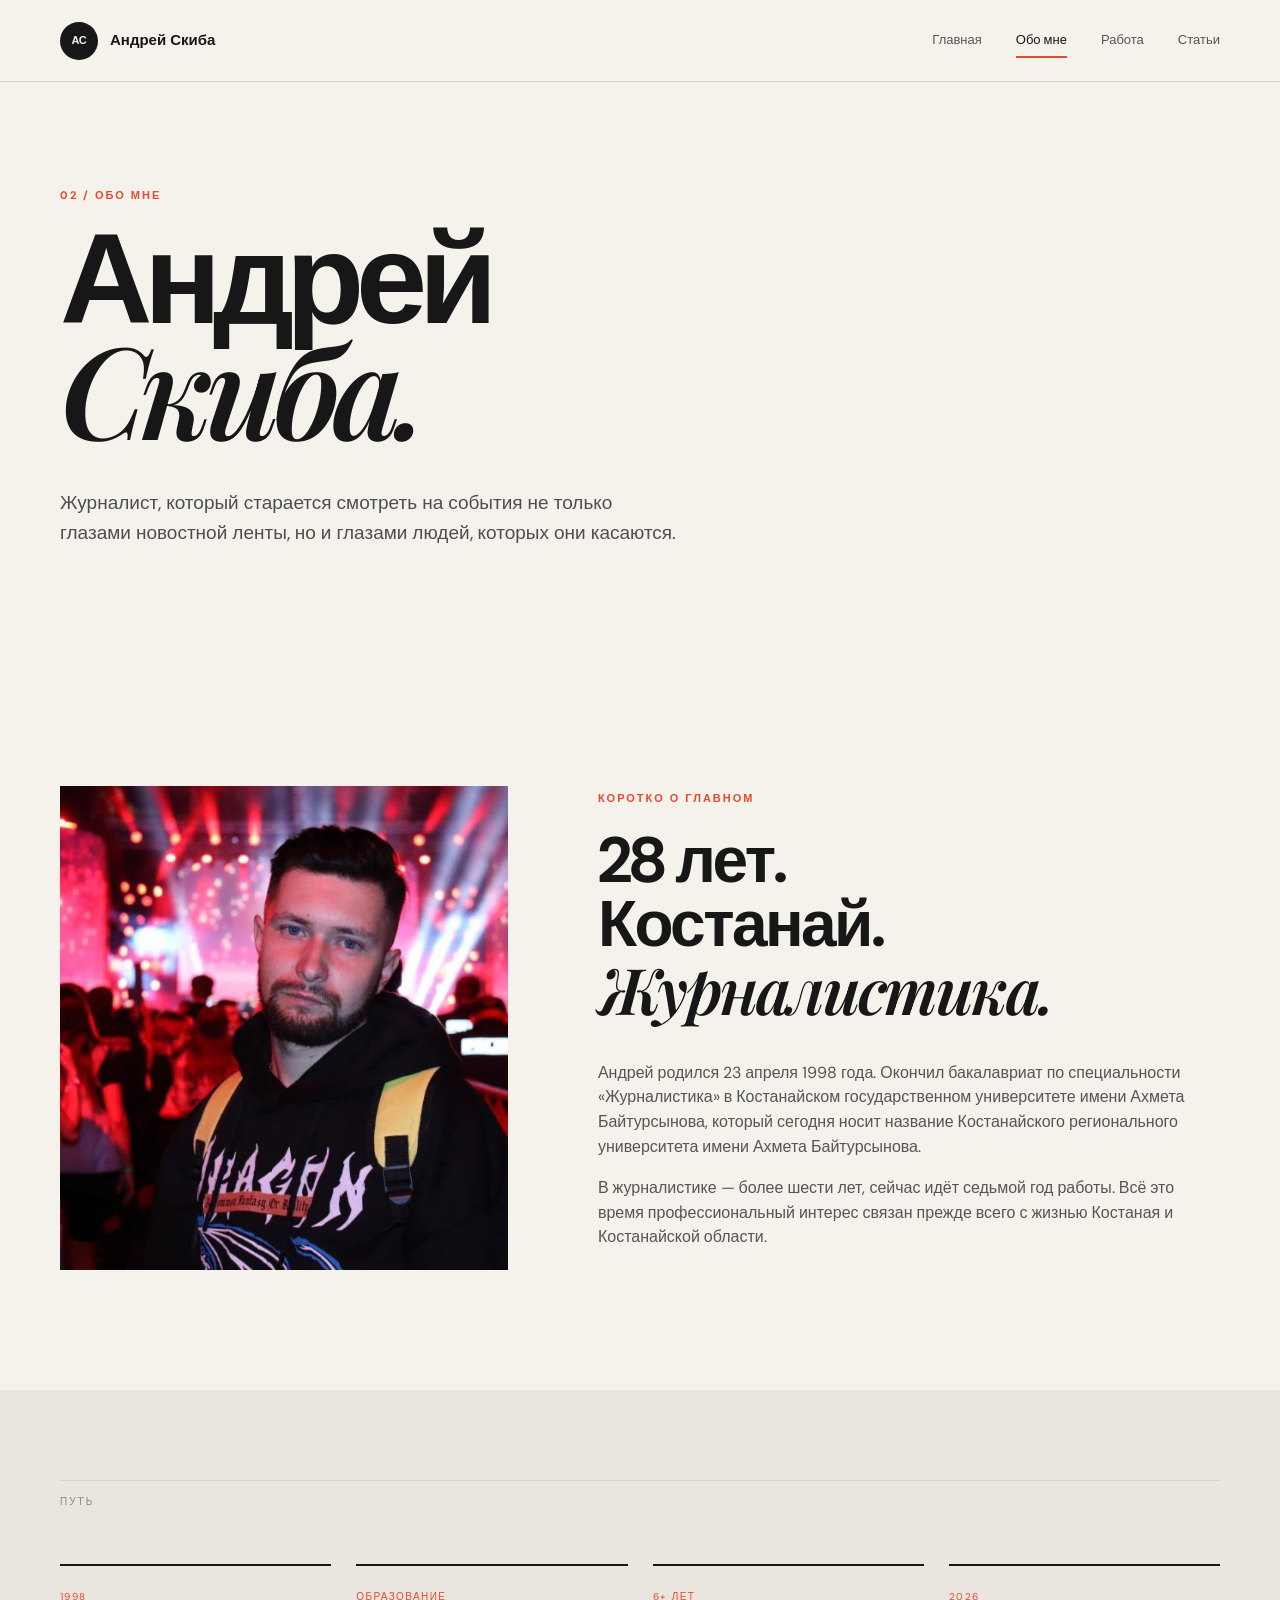
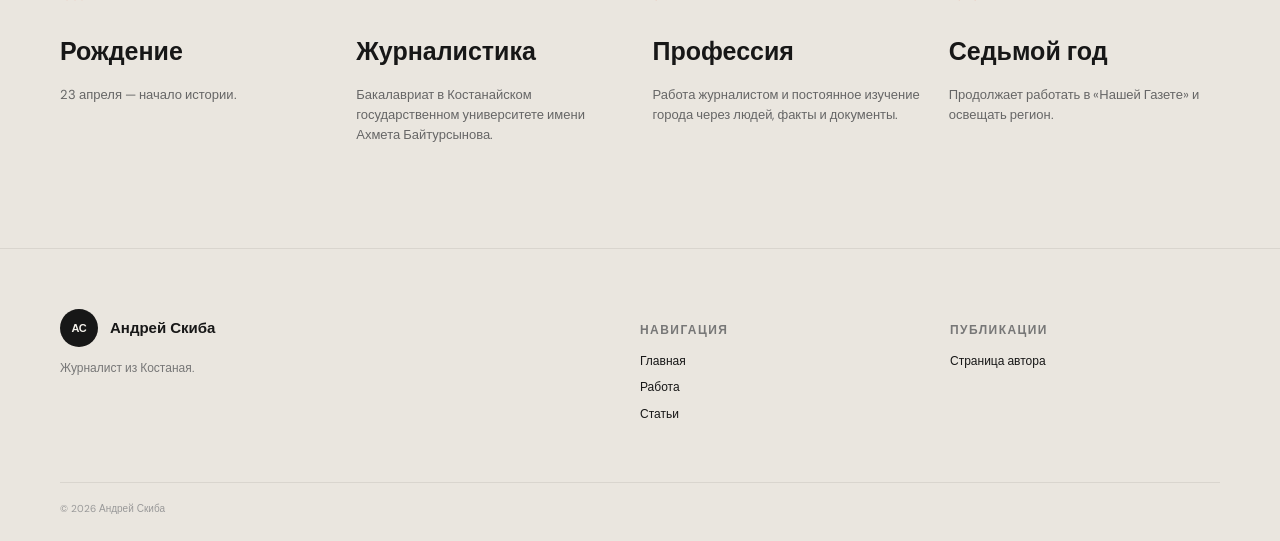
==== about.html @ 0dd38ec8 "Убрать стрелки внешних ссылок со страницы обо мне" ====
<!doctype html>
<html lang="ru"><head><meta charset="utf-8"><meta name="viewport" content="width=device-width,initial-scale=1"><meta name="description" content="Биография Андрея Скибы — журналиста из Костаная."><title>Обо мне — Андрей Скиба</title><link rel="stylesheet" href="style.css"><script defer src="script.js"></script></head>
<body><header class="site-header"><a class="brand" href="index.html"><span>АС</span><b>Андрей Скиба</b></a><button class="menu-toggle" aria-label="Открыть меню">☰</button><nav class="nav"><a href="index.html">Главная</a><a class="active" href="about.html">Обо мне</a><a href="work.html">Работа</a><a href="articles.html">Статьи</a></nav></header>
<main><section class="page-hero container"><p class="eyebrow">02 / Обо мне</p><h1>Андрей<br><em>Скиба.</em></h1><p class="lead narrow">Журналист, который старается смотреть на события не только глазами новостной ленты, но и глазами людей, которых они касаются.</p></section>
<section class="bio container section"><div class="bio-photo"><img src="andrey-skiba.jpg" alt="Андрей Скиба"></div><div class="bio-text"><p class="eyebrow">Коротко о главном</p><h2>28 лет.<br>Костанай.<br><em>Журналистика.</em></h2><p>Андрей родился 23 апреля 1998 года. Окончил бакалавриат по специальности «Журналистика» в Костанайском государственном университете имени Ахмета Байтурсынова, который сегодня носит название Костанайского регионального университета имени Ахмета Байтурсынова.</p><p>В журналистике — более шести лет, сейчас идёт седьмой год работы. Всё это время профессиональный интерес связан прежде всего с жизнью Костаная и Костанайской области.</p></div></section>
<section class="timeline-section"><div class="container"><div class="section-label">Путь</div><div class="timeline"><div><span>1998</span><h3>Рождение</h3><p>23 апреля — начало истории.</p></div><div><span>Образование</span><h3>Журналистика</h3><p>Бакалавриат в Костанайском государственном университете имени Ахмета Байтурсынова.</p></div><div><span>6+ лет</span><h3>Профессия</h3><p>Работа журналистом и постоянное изучение города через людей, факты и документы.</p></div><div><span>2026</span><h3>Седьмой год</h3><p>Продолжает работать в «Нашей Газете» и освещать регион.</p></div></div></div></section></main>
<footer class="footer"><div class="container footer-grid"><div><a class="brand" href="index.html"><span>АС</span><b>Андрей Скиба</b></a><p>Журналист из Костаная.</p></div><div><p class="footer-label">Навигация</p><a href="index.html">Главная</a><a href="work.html">Работа</a><a href="articles.html">Статьи</a></div><div><p class="footer-label">Публикации</p><a href="https://ng.kz/authors/andrey-skiba" target="_blank" rel="noopener">Страница автора</a></div></div><div class="container copyright">© 2026 Андрей Скиба</div></footer></body></html>
---- style.css ----
@import url('https://fonts.googleapis.com/css2?family=DM+Sans:wght@400;500;600;700&family=Playfair+Display:ital,wght@0,600;0,700;1,600;1,700&display=swap');
:root{--ink:#171717;--muted:#6d6d6d;--paper:#f5f2ec;--line:#d9d5ce;--accent:#e64a2e;--white:#fff}*{box-sizing:border-box}html{scroll-behavior:smooth}body{margin:0;background:var(--paper);color:var(--ink);font-family:'DM Sans',Arial,sans-serif;line-height:1.55}a{color:inherit;text-decoration:none}.container{width:min(1160px,calc(100% - 48px));margin:auto}.site-header{height:82px;display:flex;align-items:center;justify-content:space-between;padding:0 max(24px,calc((100vw - 1160px)/2));border-bottom:1px solid var(--line);background:rgba(245,242,236,.92);backdrop-filter:blur(14px);position:sticky;top:0;z-index:20}.brand{display:flex;align-items:center;gap:12px;font-size:15px}.brand span{display:grid;place-items:center;width:38px;height:38px;border-radius:50%;background:var(--ink);color:var(--paper);font-size:11px;font-weight:700;letter-spacing:-.03em}.nav{display:flex;gap:34px;font-size:13px}.nav a{position:relative;padding:31px 0;color:#555}.nav a.active,.nav a:hover{color:var(--ink)}.nav a.active:after{content:'';position:absolute;left:0;right:0;bottom:24px;height:2px;background:var(--accent)}.menu-toggle{display:none;border:0;background:none;font-size:24px}.hero{min-height:calc(100vh - 82px);display:grid;grid-template-columns:1fr .82fr;align-items:center;gap:80px;padding-top:45px;padding-bottom:70px}.eyebrow{font-size:11px;text-transform:uppercase;letter-spacing:.18em;font-weight:700;color:var(--accent);margin:0 0 22px}.hero h1,.page-hero h1{font-size:clamp(70px,10vw,138px);line-height:.84;letter-spacing:-.065em;margin:0 0 35px;font-weight:600}.hero h1 em,.page-hero h1 em,h2 em{font-family:'Playfair Display',Georgia,serif;font-weight:600}.lead{font-size:19px;line-height:1.55;color:#4e4e4e;max-width:570px}.narrow{max-width:620px}.hero-actions{display:flex;align-items:center;gap:28px;margin-top:34px}.btn{display:inline-flex;align-items:center;gap:28px;background:var(--ink);color:white;padding:16px 20px 16px 24px;font-size:13px;font-weight:700;transition:.25s}.btn span{font-size:18px}.btn:hover{background:var(--accent);transform:translateY(-2px)}.btn.large{margin-top:18px;padding:18px 22px 18px 25px}.text-link,.arrow-link{font-size:13px;font-weight:700;border-bottom:1px solid #999;padding-bottom:3px}.arrow-link{display:inline-flex;gap:18px;border:0}.arrow-link span{font-size:19px}.hero-photo{position:relative;justify-self:end;width:min(440px,100%)}.photo-frame{background:#ddd;aspect-ratio:4/5;overflow:hidden;box-shadow:22px 24px 0 var(--accent)}.photo-frame img{width:100%;height:100%;object-fit:cover;filter:saturate(.9)}.photo-note{position:absolute;right:-40px;bottom:30px;background:var(--ink);color:white;padding:15px 17px;display:flex;gap:16px;align-items:center}.photo-note span{font-size:12px;color:#ff7059}.photo-note small{font-size:9px;text-transform:uppercase;letter-spacing:.1em;line-height:1.5}.ticker{overflow:hidden;background:var(--accent);color:white}.ticker-inner{height:62px;display:flex;justify-content:center;align-items:center;gap:35px;white-space:nowrap;font-size:11px;text-transform:uppercase;letter-spacing:.16em;font-weight:700}.ticker i{font-style:normal;font-size:16px}.section{padding-top:120px;padding-bottom:120px}.section-label{font-size:10px;text-transform:uppercase;letter-spacing:.2em;color:#888;border-top:1px solid var(--line);padding-top:13px}.intro-grid{display:grid;grid-template-columns:1fr 1fr;gap:80px;margin-top:60px}.intro h2,.method h2{font-size:clamp(40px,5vw,68px);line-height:1.03;letter-spacing:-.04em;margin:0}.intro-grid p{font-size:18px;color:#555;max-width:520px;margin:0 0 30px}.quote-section{background:var(--ink);color:white}.quote{padding:120px 0}.quote-mark{color:var(--accent);font-family:Georgia,serif;font-size:100px;line-height:.5}.quote blockquote{font-family:'Playfair Display',Georgia,serif;font-size:clamp(34px,5vw,65px);line-height:1.08;letter-spacing:-.035em;margin:30px 0}.quote p{color:#999;font-size:12px;text-transform:uppercase;letter-spacing:.14em}.facts{display:grid;grid-template-columns:repeat(4,1fr);gap:20px}.fact{border-top:1px solid var(--line);padding-top:18px}.fact strong{display:block;font-family:'Playfair Display',Georgia,serif;font-size:42px}.fact span{font-size:11px;color:#777;text-transform:uppercase;letter-spacing:.08em}.footer{background:#eae6df;border-top:1px solid var(--line);padding:60px 0 25px}.footer-grid{display:grid;grid-template-columns:2fr 1fr 1fr;gap:40px}.footer-grid p{color:#777;font-size:12px}.footer-grid>a,.footer-grid>div>a:not(.brand){display:block;font-size:12px;margin:8px 0}.footer-label{font-weight:700!important;text-transform:uppercase;letter-spacing:.12em}.copyright{border-top:1px solid var(--line);margin-top:50px;padding-top:18px;color:#999;font-size:10px}.page-hero{padding-top:105px;padding-bottom:100px}.page-hero h1{font-size:clamp(70px,10vw,132px);margin-bottom:38px}.bio{display:grid;grid-template-columns:.72fr 1fr;gap:90px;align-items:center}.bio-photo{aspect-ratio:1/1.08;overflow:hidden}.bio-photo img{width:100%;height:100%;object-fit:cover}.bio-text h2{font-size:clamp(42px,5vw,67px);line-height:1;letter-spacing:-.04em;margin:0 0 35px}.bio-text p:not(.eyebrow){color:#555;max-width:590px;font-size:16px}.timeline-section{background:#eae6df;padding:90px 0}.timeline{display:grid;grid-template-columns:repeat(4,1fr);gap:25px;margin-top:55px}.timeline>div{border-top:2px solid var(--ink);padding-top:17px}.timeline span{font-size:10px;color:var(--accent);text-transform:uppercase;letter-spacing:.14em}.timeline h3{font-size:25px;margin:25px 0 8px}.timeline p{color:#666;font-size:13px}.topics{padding-top:30px;padding-bottom:130px}.topic{display:grid;grid-template-columns:100px 1fr;gap:30px;border-top:1px solid var(--line);padding:30px 0}.topic>span{font-size:11px;color:var(--accent);font-weight:700}.topic h2{font-size:clamp(25px,3vw,40px);margin:0 0 10px;letter-spacing:-.03em}.topic p{color:#666;max-width:700px;margin:0}.method{background:#ded9d0;padding:110px 0}.method-grid{display:grid;grid-template-columns:1fr 1fr;gap:80px}.method p:not(.eyebrow){font-size:18px;color:#555;max-width:530px}.article-feature{background:var(--ink);color:white;display:grid;grid-template-columns:.5fr 1fr;gap:40px;padding:70px;margin-bottom:120px}.feature-number{font-family:'Playfair Display',Georgia,serif;font-size:110px;color:var(--accent);line-height:1}.article-feature h2{font-size:54px;margin:0 0 20px}.article-feature p:not(.eyebrow){color:#bbb;max-width:620px}.article-feature .arrow-link{color:white}.articles-bottom{padding:90px 0 130px;border-top:1px solid var(--line)}.chips{display:flex;flex-wrap:wrap;gap:10px;margin-top:30px}.chips span{border:1px solid #bbb;border-radius:99px;padding:10px 16px;font-size:12px}
.reveal{animation:rise .8s both}.reveal:nth-child(2){animation-delay:.12s}@keyframes rise{from{opacity:0;transform:translateY(24px)}to{opacity:1;transform:none}}
@media(max-width:760px){.site-header{height:68px}.nav{display:none;position:absolute;top:68px;left:0;right:0;background:var(--paper);border-bottom:1px solid var(--line);padding:15px 24px;flex-direction:column;gap:0}.nav.open{display:flex}.nav a{padding:14px 0}.nav a.active:after{bottom:8px}.menu-toggle{display:block}.hero{grid-template-columns:1fr;gap:55px;min-height:auto;padding-top:75px}.hero h1{font-size:78px}.hero-photo{width:82%;justify-self:start;margin-left:8px}.photo-note{right:-25px}.intro-grid,.method-grid,.bio{grid-template-columns:1fr;gap:45px}.section{padding:80px 0}.facts{grid-template-columns:1fr 1fr;gap:35px}.quote{padding:80px 0}.quote blockquote{font-size:39px}.page-hero{padding:75px 0 70px}.page-hero h1{font-size:78px}.timeline{grid-template-columns:1fr 1fr}.topic{grid-template-columns:45px 1fr;gap:10px}.article-feature{grid-template-columns:1fr;margin:0 24px 80px;padding:45px 30px}.article-feature h2{font-size:42px}.footer-grid{grid-template-columns:1fr 1fr}.footer-grid>div:first-child{grid-column:1/-1}.ticker-inner{justify-content:flex-start;animation:ticker 20s linear infinite}.hero-actions{flex-wrap:wrap}@keyframes ticker{to{transform:translateX(-35%)}}}
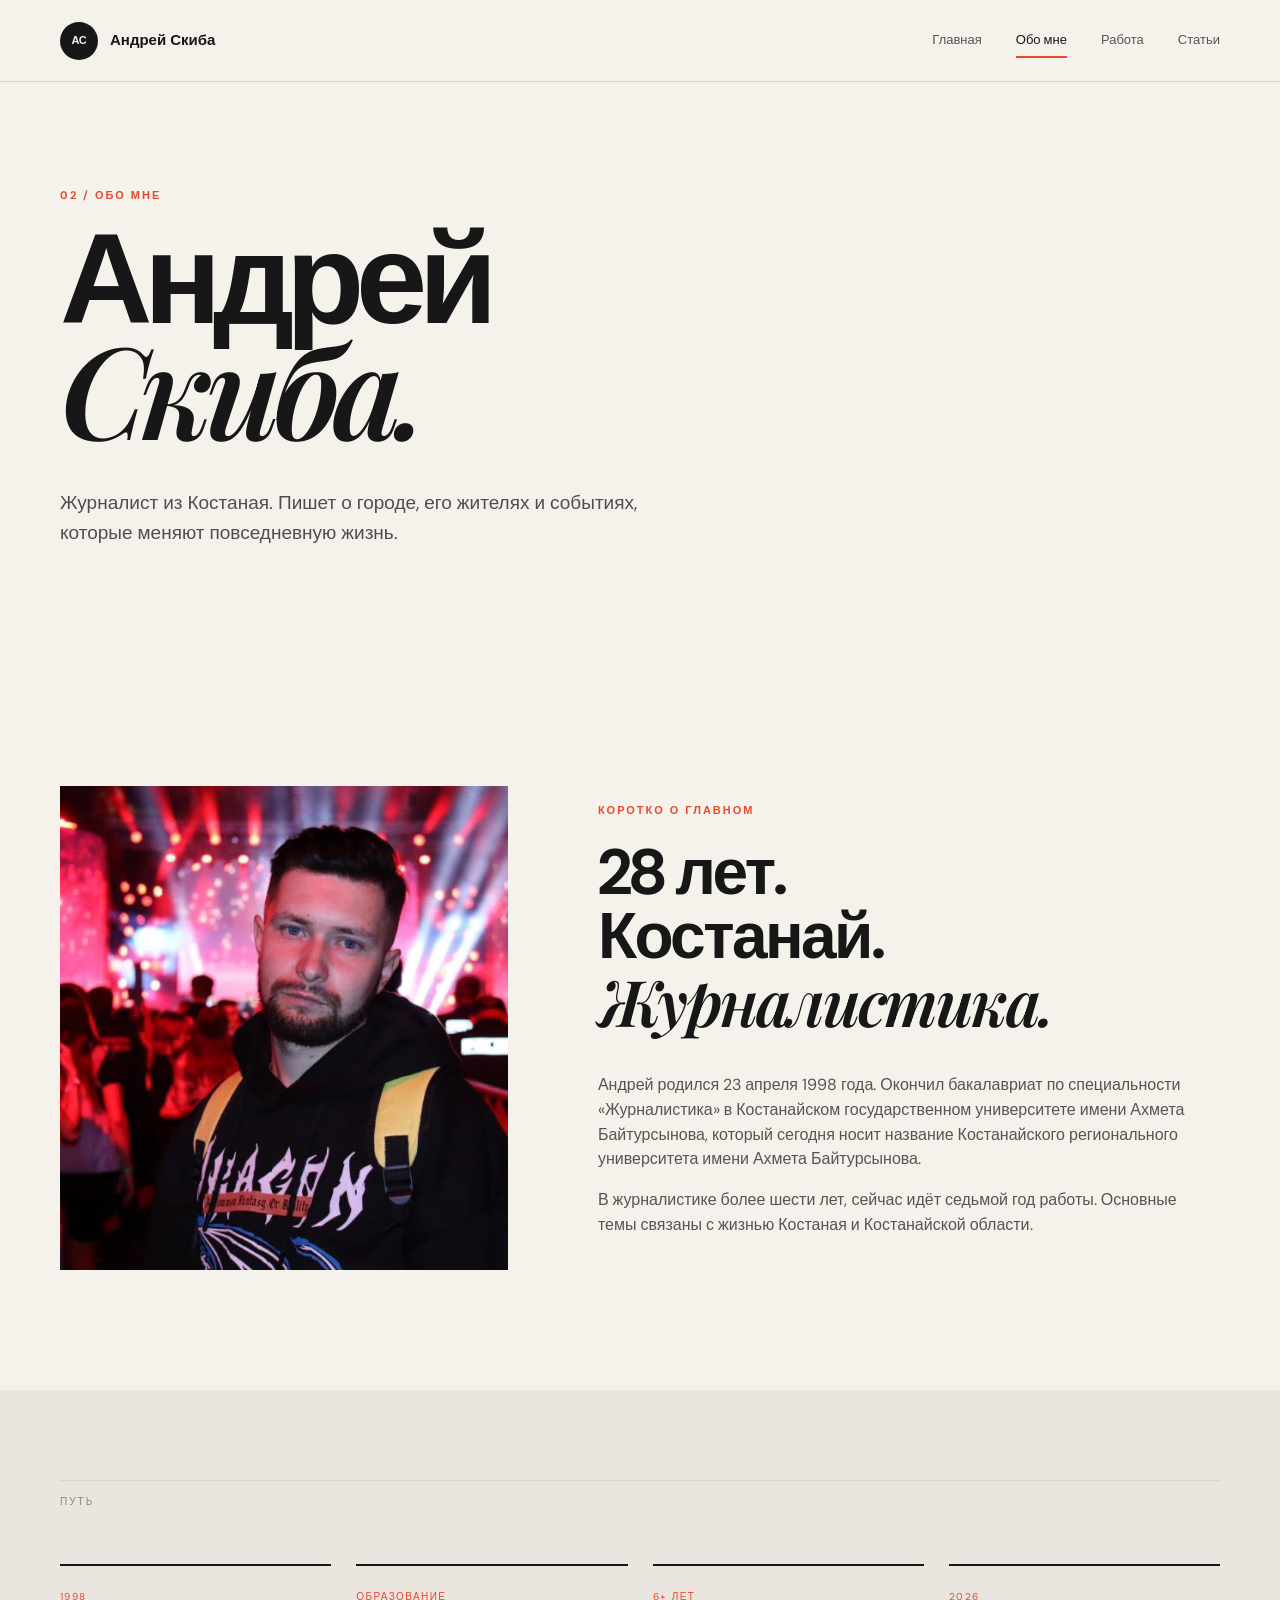
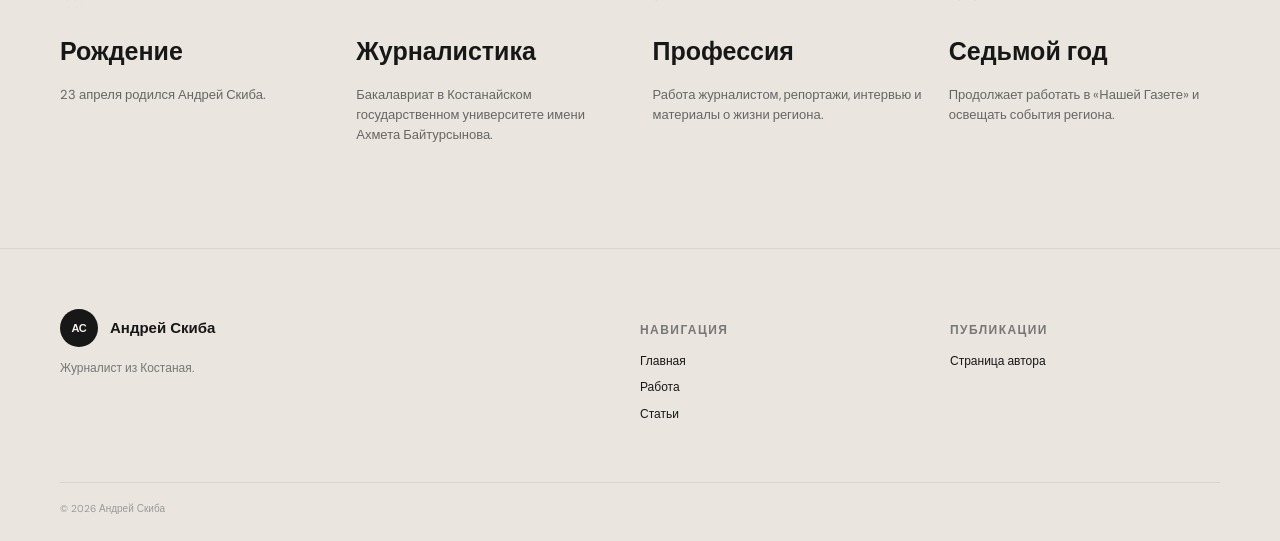
==== commit c4d41662: "Упростить стиль текста страницы обо мне" ====
--- a/about.html
+++ b/about.html
@@ -1,7 +1,7 @@
 <!doctype html>
-<html lang="ru"><head><meta charset="utf-8"><meta name="viewport" content="width=device-width,initial-scale=1"><meta name="description" content="Биография Андрея Скибы — журналиста из Костаная."><title>Обо мне — Андрей Скиба</title><link rel="stylesheet" href="style.css"><script defer src="script.js"></script></head>
+<html lang="ru"><head><meta charset="utf-8"><meta name="viewport" content="width=device-width,initial-scale=1"><meta name="description" content="Биография Андрея Скибы - журналиста из Костаная."><title>Обо мне - Андрей Скиба</title><link rel="stylesheet" href="style.css"><script defer src="script.js"></script></head>
 <body><header class="site-header"><a class="brand" href="index.html"><span>АС</span><b>Андрей Скиба</b></a><button class="menu-toggle" aria-label="Открыть меню">☰</button><nav class="nav"><a href="index.html">Главная</a><a class="active" href="about.html">Обо мне</a><a href="work.html">Работа</a><a href="articles.html">Статьи</a></nav></header>
-<main><section class="page-hero container"><p class="eyebrow">02 / Обо мне</p><h1>Андрей<br><em>Скиба.</em></h1><p class="lead narrow">Журналист, который старается смотреть на события не только глазами новостной ленты, но и глазами людей, которых они касаются.</p></section>
-<section class="bio container section"><div class="bio-photo"><img src="andrey-skiba.jpg" alt="Андрей Скиба"></div><div class="bio-text"><p class="eyebrow">Коротко о главном</p><h2>28 лет.<br>Костанай.<br><em>Журналистика.</em></h2><p>Андрей родился 23 апреля 1998 года. Окончил бакалавриат по специальности «Журналистика» в Костанайском государственном университете имени Ахмета Байтурсынова, который сегодня носит название Костанайского регионального университета имени Ахмета Байтурсынова.</p><p>В журналистике — более шести лет, сейчас идёт седьмой год работы. Всё это время профессиональный интерес связан прежде всего с жизнью Костаная и Костанайской области.</p></div></section>
-<section class="timeline-section"><div class="container"><div class="section-label">Путь</div><div class="timeline"><div><span>1998</span><h3>Рождение</h3><p>23 апреля — начало истории.</p></div><div><span>Образование</span><h3>Журналистика</h3><p>Бакалавриат в Костанайском государственном университете имени Ахмета Байтурсынова.</p></div><div><span>6+ лет</span><h3>Профессия</h3><p>Работа журналистом и постоянное изучение города через людей, факты и документы.</p></div><div><span>2026</span><h3>Седьмой год</h3><p>Продолжает работать в «Нашей Газете» и освещать регион.</p></div></div></div></section></main>
+<main><section class="page-hero container"><p class="eyebrow">02 / Обо мне</p><h1>Андрей<br><em>Скиба.</em></h1><p class="lead narrow">Журналист из Костаная. Пишет о городе, его жителях и событиях, которые меняют повседневную жизнь.</p></section>
+<section class="bio container section"><div class="bio-photo"><img src="andrey-skiba.jpg" alt="Андрей Скиба"></div><div class="bio-text"><p class="eyebrow">Коротко о главном</p><h2>28 лет.<br>Костанай.<br><em>Журналистика.</em></h2><p>Андрей родился 23 апреля 1998 года. Окончил бакалавриат по специальности «Журналистика» в Костанайском государственном университете имени Ахмета Байтурсынова, который сегодня носит название Костанайского регионального университета имени Ахмета Байтурсынова.</p><p>В журналистике более шести лет, сейчас идёт седьмой год работы. Основные темы связаны с жизнью Костаная и Костанайской области.</p></div></section>
+<section class="timeline-section"><div class="container"><div class="section-label">Путь</div><div class="timeline"><div><span>1998</span><h3>Рождение</h3><p>23 апреля родился Андрей Скиба.</p></div><div><span>Образование</span><h3>Журналистика</h3><p>Бакалавриат в Костанайском государственном университете имени Ахмета Байтурсынова.</p></div><div><span>6+ лет</span><h3>Профессия</h3><p>Работа журналистом, репортажи, интервью и материалы о жизни региона.</p></div><div><span>2026</span><h3>Седьмой год</h3><p>Продолжает работать в «Нашей Газете» и освещать события региона.</p></div></div></div></section></main>
 <footer class="footer"><div class="container footer-grid"><div><a class="brand" href="index.html"><span>АС</span><b>Андрей Скиба</b></a><p>Журналист из Костаная.</p></div><div><p class="footer-label">Навигация</p><a href="index.html">Главная</a><a href="work.html">Работа</a><a href="articles.html">Статьи</a></div><div><p class="footer-label">Публикации</p><a href="https://ng.kz/authors/andrey-skiba" target="_blank" rel="noopener">Страница автора</a></div></div><div class="container copyright">© 2026 Андрей Скиба</div></footer></body></html>
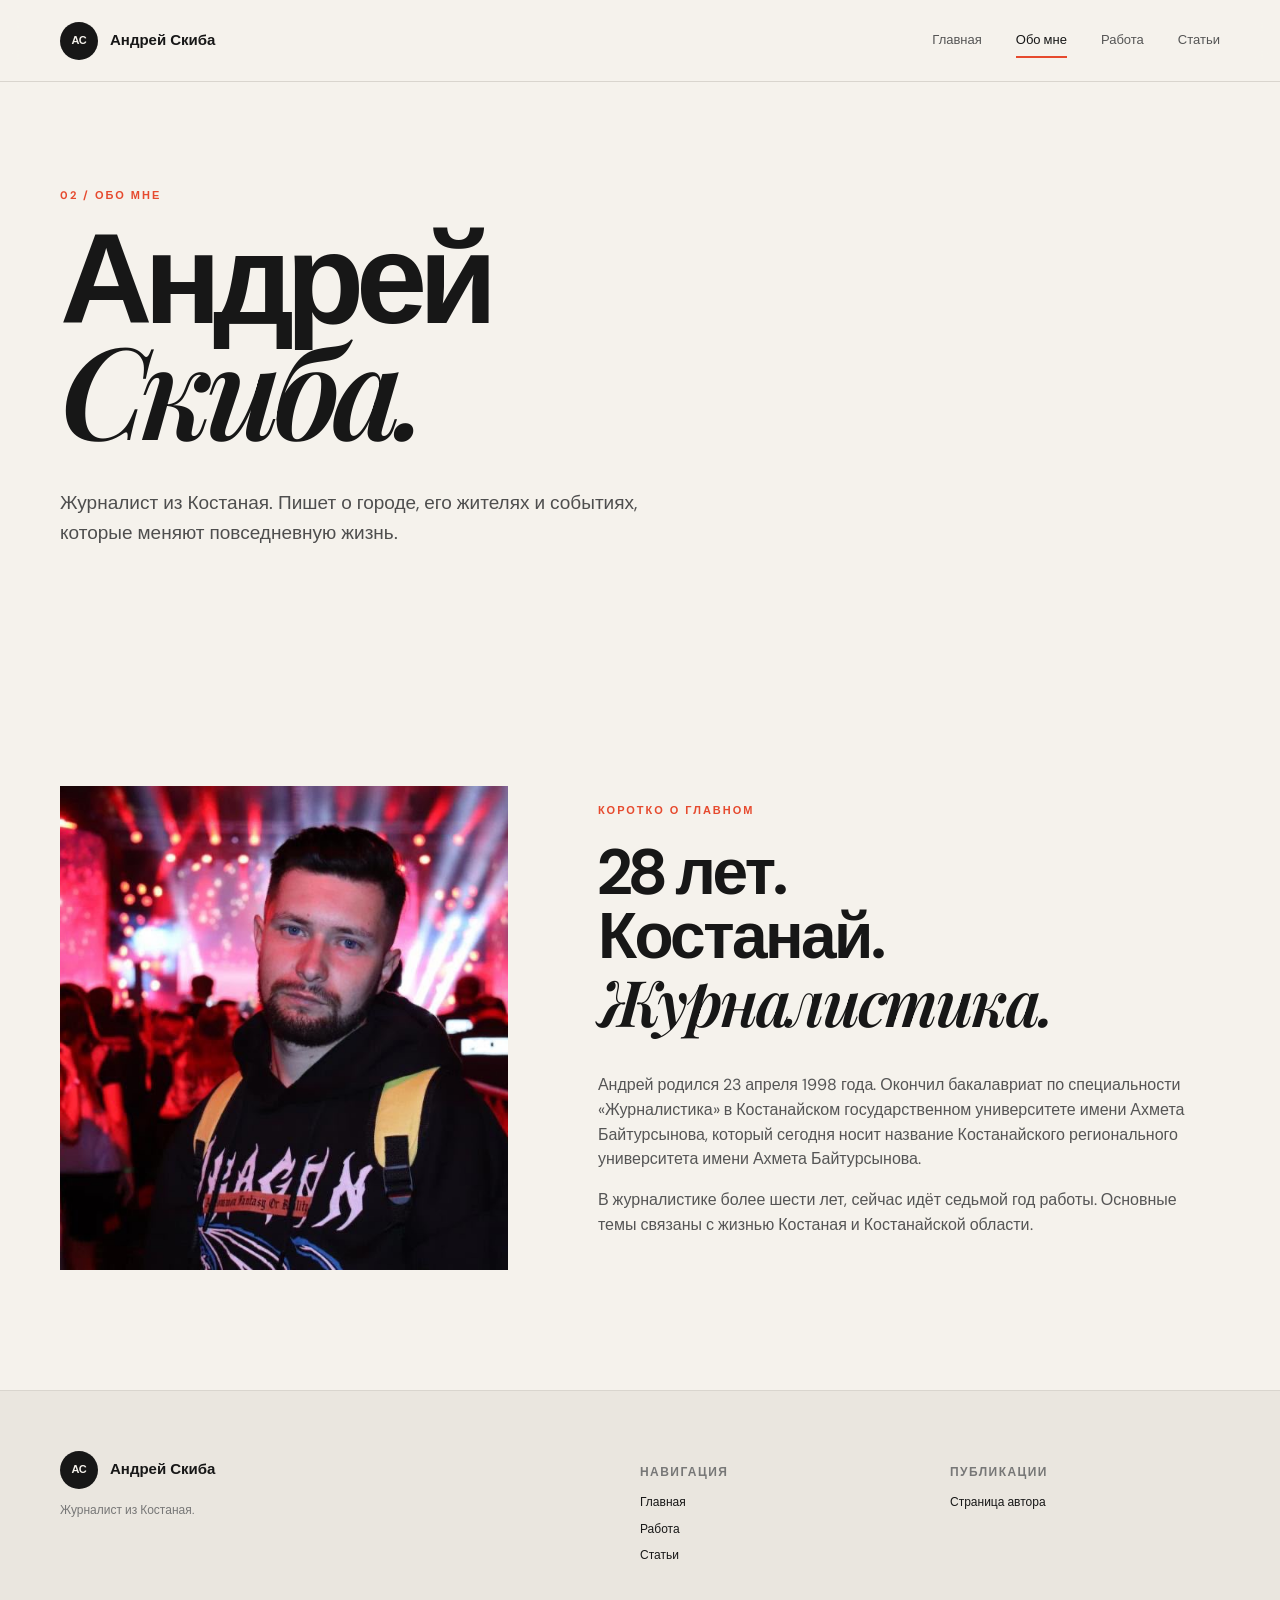
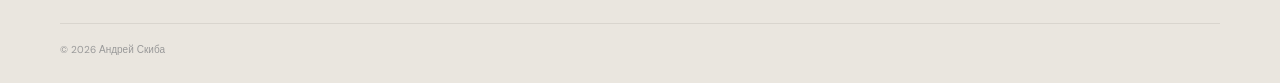
==== commit d63439b9: "Убрать колонку «Путь» со страницы «Обо мне»" ====
--- a/about.html
+++ b/about.html
@@ -3,5 +3,5 @@
 <body><header class="site-header"><a class="brand" href="index.html"><span>АС</span><b>Андрей Скиба</b></a><button class="menu-toggle" aria-label="Открыть меню">☰</button><nav class="nav"><a href="index.html">Главная</a><a class="active" href="about.html">Обо мне</a><a href="work.html">Работа</a><a href="articles.html">Статьи</a></nav></header>
 <main><section class="page-hero container"><p class="eyebrow">02 / Обо мне</p><h1>Андрей<br><em>Скиба.</em></h1><p class="lead narrow">Журналист из Костаная. Пишет о городе, его жителях и событиях, которые меняют повседневную жизнь.</p></section>
 <section class="bio container section"><div class="bio-photo"><img src="andrey-skiba.jpg" alt="Андрей Скиба"></div><div class="bio-text"><p class="eyebrow">Коротко о главном</p><h2>28 лет.<br>Костанай.<br><em>Журналистика.</em></h2><p>Андрей родился 23 апреля 1998 года. Окончил бакалавриат по специальности «Журналистика» в Костанайском государственном университете имени Ахмета Байтурсынова, который сегодня носит название Костанайского регионального университета имени Ахмета Байтурсынова.</p><p>В журналистике более шести лет, сейчас идёт седьмой год работы. Основные темы связаны с жизнью Костаная и Костанайской области.</p></div></section>
-<section class="timeline-section"><div class="container"><div class="section-label">Путь</div><div class="timeline"><div><span>1998</span><h3>Рождение</h3><p>23 апреля родился Андрей Скиба.</p></div><div><span>Образование</span><h3>Журналистика</h3><p>Бакалавриат в Костанайском государственном университете имени Ахмета Байтурсынова.</p></div><div><span>6+ лет</span><h3>Профессия</h3><p>Работа журналистом, репортажи, интервью и материалы о жизни региона.</p></div><div><span>2026</span><h3>Седьмой год</h3><p>Продолжает работать в «Нашей Газете» и освещать события региона.</p></div></div></div></section></main>
+</main>
 <footer class="footer"><div class="container footer-grid"><div><a class="brand" href="index.html"><span>АС</span><b>Андрей Скиба</b></a><p>Журналист из Костаная.</p></div><div><p class="footer-label">Навигация</p><a href="index.html">Главная</a><a href="work.html">Работа</a><a href="articles.html">Статьи</a></div><div><p class="footer-label">Публикации</p><a href="https://ng.kz/authors/andrey-skiba" target="_blank" rel="noopener">Страница автора</a></div></div><div class="container copyright">© 2026 Андрей Скиба</div></footer></body></html>
--- a/style.css
+++ b/style.css
@@ -1,4 +1,4 @@
 @import url('https://fonts.googleapis.com/css2?family=DM+Sans:wght@400;500;600;700&family=Playfair+Display:ital,wght@0,600;0,700;1,600;1,700&display=swap');
-:root{--ink:#171717;--muted:#6d6d6d;--paper:#f5f2ec;--line:#d9d5ce;--accent:#e64a2e;--white:#fff}*{box-sizing:border-box}html{scroll-behavior:smooth}body{margin:0;background:var(--paper);color:var(--ink);font-family:'DM Sans',Arial,sans-serif;line-height:1.55}a{color:inherit;text-decoration:none}.container{width:min(1160px,calc(100% - 48px));margin:auto}.site-header{height:82px;display:flex;align-items:center;justify-content:space-between;padding:0 max(24px,calc((100vw - 1160px)/2));border-bottom:1px solid var(--line);background:rgba(245,242,236,.92);backdrop-filter:blur(14px);position:sticky;top:0;z-index:20}.brand{display:flex;align-items:center;gap:12px;font-size:15px}.brand span{display:grid;place-items:center;width:38px;height:38px;border-radius:50%;background:var(--ink);color:var(--paper);font-size:11px;font-weight:700;letter-spacing:-.03em}.nav{display:flex;gap:34px;font-size:13px}.nav a{position:relative;padding:31px 0;color:#555}.nav a.active,.nav a:hover{color:var(--ink)}.nav a.active:after{content:'';position:absolute;left:0;right:0;bottom:24px;height:2px;background:var(--accent)}.menu-toggle{display:none;border:0;background:none;font-size:24px}.hero{min-height:calc(100vh - 82px);display:grid;grid-template-columns:1fr .82fr;align-items:center;gap:80px;padding-top:45px;padding-bottom:70px}.eyebrow{font-size:11px;text-transform:uppercase;letter-spacing:.18em;font-weight:700;color:var(--accent);margin:0 0 22px}.hero h1,.page-hero h1{font-size:clamp(70px,10vw,138px);line-height:.84;letter-spacing:-.065em;margin:0 0 35px;font-weight:600}.hero h1 em,.page-hero h1 em,h2 em{font-family:'Playfair Display',Georgia,serif;font-weight:600}.lead{font-size:19px;line-height:1.55;color:#4e4e4e;max-width:570px}.narrow{max-width:620px}.hero-actions{display:flex;align-items:center;gap:28px;margin-top:34px}.btn{display:inline-flex;align-items:center;gap:28px;background:var(--ink);color:white;padding:16px 20px 16px 24px;font-size:13px;font-weight:700;transition:.25s}.btn span{font-size:18px}.btn:hover{background:var(--accent);transform:translateY(-2px)}.btn.large{margin-top:18px;padding:18px 22px 18px 25px}.text-link,.arrow-link{font-size:13px;font-weight:700;border-bottom:1px solid #999;padding-bottom:3px}.arrow-link{display:inline-flex;gap:18px;border:0}.arrow-link span{font-size:19px}.hero-photo{position:relative;justify-self:end;width:min(440px,100%)}.photo-frame{background:#ddd;aspect-ratio:4/5;overflow:hidden;box-shadow:22px 24px 0 var(--accent)}.photo-frame img{width:100%;height:100%;object-fit:cover;filter:saturate(.9)}.photo-note{position:absolute;right:-40px;bottom:30px;background:var(--ink);color:white;padding:15px 17px;display:flex;gap:16px;align-items:center}.photo-note span{font-size:12px;color:#ff7059}.photo-note small{font-size:9px;text-transform:uppercase;letter-spacing:.1em;line-height:1.5}.ticker{overflow:hidden;background:var(--accent);color:white}.ticker-inner{height:62px;display:flex;justify-content:center;align-items:center;gap:35px;white-space:nowrap;font-size:11px;text-transform:uppercase;letter-spacing:.16em;font-weight:700}.ticker i{font-style:normal;font-size:16px}.section{padding-top:120px;padding-bottom:120px}.section-label{font-size:10px;text-transform:uppercase;letter-spacing:.2em;color:#888;border-top:1px solid var(--line);padding-top:13px}.intro-grid{display:grid;grid-template-columns:1fr 1fr;gap:80px;margin-top:60px}.intro h2,.method h2{font-size:clamp(40px,5vw,68px);line-height:1.03;letter-spacing:-.04em;margin:0}.intro-grid p{font-size:18px;color:#555;max-width:520px;margin:0 0 30px}.quote-section{background:var(--ink);color:white}.quote{padding:120px 0}.quote-mark{color:var(--accent);font-family:Georgia,serif;font-size:100px;line-height:.5}.quote blockquote{font-family:'Playfair Display',Georgia,serif;font-size:clamp(34px,5vw,65px);line-height:1.08;letter-spacing:-.035em;margin:30px 0}.quote p{color:#999;font-size:12px;text-transform:uppercase;letter-spacing:.14em}.facts{display:grid;grid-template-columns:repeat(4,1fr);gap:20px}.fact{border-top:1px solid var(--line);padding-top:18px}.fact strong{display:block;font-family:'Playfair Display',Georgia,serif;font-size:42px}.fact span{font-size:11px;color:#777;text-transform:uppercase;letter-spacing:.08em}.footer{background:#eae6df;border-top:1px solid var(--line);padding:60px 0 25px}.footer-grid{display:grid;grid-template-columns:2fr 1fr 1fr;gap:40px}.footer-grid p{color:#777;font-size:12px}.footer-grid>a,.footer-grid>div>a:not(.brand){display:block;font-size:12px;margin:8px 0}.footer-label{font-weight:700!important;text-transform:uppercase;letter-spacing:.12em}.copyright{border-top:1px solid var(--line);margin-top:50px;padding-top:18px;color:#999;font-size:10px}.page-hero{padding-top:105px;padding-bottom:100px}.page-hero h1{font-size:clamp(70px,10vw,132px);margin-bottom:38px}.bio{display:grid;grid-template-columns:.72fr 1fr;gap:90px;align-items:center}.bio-photo{aspect-ratio:1/1.08;overflow:hidden}.bio-photo img{width:100%;height:100%;object-fit:cover}.bio-text h2{font-size:clamp(42px,5vw,67px);line-height:1;letter-spacing:-.04em;margin:0 0 35px}.bio-text p:not(.eyebrow){color:#555;max-width:590px;font-size:16px}.timeline-section{background:#eae6df;padding:90px 0}.timeline{display:grid;grid-template-columns:repeat(4,1fr);gap:25px;margin-top:55px}.timeline>div{border-top:2px solid var(--ink);padding-top:17px}.timeline span{font-size:10px;color:var(--accent);text-transform:uppercase;letter-spacing:.14em}.timeline h3{font-size:25px;margin:25px 0 8px}.timeline p{color:#666;font-size:13px}.topics{padding-top:30px;padding-bottom:130px}.topic{display:grid;grid-template-columns:100px 1fr;gap:30px;border-top:1px solid var(--line);padding:30px 0}.topic>span{font-size:11px;color:var(--accent);font-weight:700}.topic h2{font-size:clamp(25px,3vw,40px);margin:0 0 10px;letter-spacing:-.03em}.topic p{color:#666;max-width:700px;margin:0}.method{background:#ded9d0;padding:110px 0}.method-grid{display:grid;grid-template-columns:1fr 1fr;gap:80px}.method p:not(.eyebrow){font-size:18px;color:#555;max-width:530px}.article-feature{background:var(--ink);color:white;display:grid;grid-template-columns:.5fr 1fr;gap:40px;padding:70px;margin-bottom:120px}.feature-number{font-family:'Playfair Display',Georgia,serif;font-size:110px;color:var(--accent);line-height:1}.article-feature h2{font-size:54px;margin:0 0 20px}.article-feature p:not(.eyebrow){color:#bbb;max-width:620px}.article-feature .arrow-link{color:white}.articles-bottom{padding:90px 0 130px;border-top:1px solid var(--line)}.chips{display:flex;flex-wrap:wrap;gap:10px;margin-top:30px}.chips span{border:1px solid #bbb;border-radius:99px;padding:10px 16px;font-size:12px}
+:root{--ink:#171717;--muted:#6d6d6d;--paper:#f5f2ec;--line:#d9d5ce;--accent:#e64a2e;--white:#fff}*{box-sizing:border-box}html{scroll-behavior:smooth}body{margin:0;background:var(--paper);color:var(--ink);font-family:'DM Sans',Arial,sans-serif;line-height:1.55}a{color:inherit;text-decoration:none}.container{width:min(1160px,calc(100% - 48px));margin:auto}.site-header{height:82px;display:flex;align-items:center;justify-content:space-between;padding:0 max(24px,calc((100vw - 1160px)/2));border-bottom:1px solid var(--line);background:rgba(245,242,236,.92);backdrop-filter:blur(14px);position:sticky;top:0;z-index:20}.brand{display:flex;align-items:center;gap:12px;font-size:15px}.brand span{display:grid;place-items:center;width:38px;height:38px;border-radius:50%;background:var(--ink);color:var(--paper);font-size:11px;font-weight:700;letter-spacing:-.03em}.nav{display:flex;gap:34px;font-size:13px}.nav a{position:relative;padding:31px 0;color:#555}.nav a.active,.nav a:hover{color:var(--ink)}.nav a.active:after{content:'';position:absolute;left:0;right:0;bottom:24px;height:2px;background:var(--accent)}.menu-toggle{display:none;border:0;background:none;font-size:24px}.hero{min-height:calc(100vh - 82px);display:grid;grid-template-columns:1fr .82fr;align-items:center;gap:80px;padding-top:45px;padding-bottom:70px}.eyebrow{font-size:11px;text-transform:uppercase;letter-spacing:.18em;font-weight:700;color:var(--accent);margin:0 0 22px}.hero h1,.page-hero h1{font-size:clamp(70px,10vw,138px);line-height:.84;letter-spacing:-.065em;margin:0 0 35px;font-weight:600}.hero h1 em,.page-hero h1 em,h2 em{font-family:'Playfair Display',Georgia,serif;font-weight:600}.lead{font-size:19px;line-height:1.55;color:#4e4e4e;max-width:570px}.narrow{max-width:620px}.hero-actions{display:flex;align-items:center;gap:28px;margin-top:34px}.btn{display:inline-flex;align-items:center;gap:28px;background:var(--ink);color:white;padding:16px 20px 16px 24px;font-size:13px;font-weight:700;transition:.25s}.btn span{font-size:18px}.btn:hover{background:var(--accent);transform:translateY(-2px)}.btn.large{margin-top:18px;padding:18px 22px 18px 25px}.text-link,.arrow-link{font-size:13px;font-weight:700;border-bottom:1px solid #999;padding-bottom:3px}.arrow-link{display:inline-flex;gap:18px;border:0}.arrow-link span{font-size:19px}.hero-photo{position:relative;justify-self:end;width:min(440px,100%)}.photo-frame{background:#ddd;aspect-ratio:4/5;overflow:hidden;box-shadow:22px 24px 0 var(--accent)}.photo-frame img{width:100%;height:100%;object-fit:cover;filter:saturate(.9)}.photo-note{position:absolute;right:-40px;bottom:30px;background:var(--ink);color:white;padding:15px 17px;display:flex;gap:16px;align-items:center}.photo-note span{font-size:12px;color:#ff7059}.photo-note small{font-size:9px;text-transform:uppercase;letter-spacing:.1em;line-height:1.5}.ticker{overflow:hidden;background:var(--accent);color:white}.ticker-inner{height:62px;display:flex;justify-content:center;align-items:center;gap:35px;white-space:nowrap;font-size:11px;text-transform:uppercase;letter-spacing:.16em;font-weight:700}.ticker i{font-style:normal;font-size:16px}.section{padding-top:120px;padding-bottom:120px}.section-label{font-size:10px;text-transform:uppercase;letter-spacing:.2em;color:#888;border-top:1px solid var(--line);padding-top:13px}.intro-grid{display:grid;grid-template-columns:1fr 1fr;gap:80px;margin-top:60px}.intro h2,.method h2{font-size:clamp(40px,5vw,68px);line-height:1.03;letter-spacing:-.04em;margin:0}.intro-grid p{font-size:18px;color:#555;max-width:520px;margin:0 0 30px}.quote-section{background:var(--ink);color:white}.quote{padding:120px 0}.quote-mark{color:var(--accent);font-family:Georgia,serif;font-size:100px;line-height:.5}.quote blockquote{font-family:'Playfair Display',Georgia,serif;font-size:clamp(34px,5vw,65px);line-height:1.08;letter-spacing:-.035em;margin:30px 0}.quote p{color:#999;font-size:12px;text-transform:uppercase;letter-spacing:.14em}.facts{display:grid;grid-template-columns:repeat(4,1fr);gap:20px}.fact{border-top:1px solid var(--line);padding-top:18px}.fact strong{display:block;font-family:'Playfair Display',Georgia,serif;font-size:42px}.fact span{font-size:11px;color:#777;text-transform:uppercase;letter-spacing:.08em}.footer{background:#eae6df;border-top:1px solid var(--line);padding:60px 0 25px}.footer-grid{display:grid;grid-template-columns:2fr 1fr 1fr;gap:40px}.footer-grid p{color:#777;font-size:12px}.footer-grid>a,.footer-grid>div>a:not(.brand){display:block;font-size:12px;margin:8px 0}.footer-label{font-weight:700!important;text-transform:uppercase;letter-spacing:.12em}.copyright{border-top:1px solid var(--line);margin-top:50px;padding-top:18px;color:#999;font-size:10px}.page-hero{padding-top:105px;padding-bottom:100px}.page-hero h1{font-size:clamp(70px,10vw,132px);margin-bottom:38px}.bio{display:grid;grid-template-columns:.72fr 1fr;gap:90px;align-items:center}.bio-photo{aspect-ratio:1/1.08;overflow:hidden}.bio-photo img{width:100%;height:100%;object-fit:cover}.bio-text h2{font-size:clamp(42px,5vw,67px);line-height:1;letter-spacing:-.04em;margin:0 0 35px}.bio-text p:not(.eyebrow){color:#555;max-width:590px;font-size:16px}.timeline-section{background:#eae6df;padding:90px 0}.timeline{display:grid;grid-template-columns:repeat(4,1fr);gap:25px;margin-top:55px}.timeline>div{border-top:2px solid var(--ink);padding-top:17px}.timeline span{font-size:10px;color:var(--accent);text-transform:uppercase;letter-spacing:.14em}.timeline h3{font-size:25px;margin:25px 0 8px}.timeline p{color:#666;font-size:13px}.topics{padding-top:30px;padding-bottom:130px}.topic{display:grid;grid-template-columns:100px 1fr;gap:30px;border-top:1px solid var(--line);padding:30px 0}.topic>span{font-size:11px;color:var(--accent);font-weight:700}.topic h2{font-size:clamp(25px,3vw,40px);margin:0 0 10px;letter-spacing:-.03em}.topic p{color:#666;max-width:700px;margin:0}.method{background:#ded9d0;padding:110px 0}.method-grid{display:grid;grid-template-columns:1fr 1fr;gap:80px}.method p:not(.eyebrow){font-size:18px;color:#555;max-width:530px}.article-feature{background:var(--ink);color:white;display:grid;grid-template-columns:.5fr 1fr;gap:40px;padding:70px;margin-bottom:120px}.feature-number{font-family:'Playfair Display',Georgia,serif;font-size:110px;color:var(--accent);line-height:1}.article-feature h2{font-size:54px;margin:0 0 20px}.article-feature p:not(.eyebrow){color:#bbb;max-width:620px}.article-feature .arrow-link{color:white}.articles-bottom{padding:90px 0 130px;border-top:1px solid var(--line)}.chips{display:flex;flex-wrap:wrap;gap:10px;margin-top:30px}.chips span,.chips a{border:1px solid #bbb;border-radius:99px;padding:10px 16px;font-size:12px;transition:.25s}.chips a:hover{border-color:var(--ink);background:var(--ink);color:var(--paper)}
 .reveal{animation:rise .8s both}.reveal:nth-child(2){animation-delay:.12s}@keyframes rise{from{opacity:0;transform:translateY(24px)}to{opacity:1;transform:none}}
 @media(max-width:760px){.site-header{height:68px}.nav{display:none;position:absolute;top:68px;left:0;right:0;background:var(--paper);border-bottom:1px solid var(--line);padding:15px 24px;flex-direction:column;gap:0}.nav.open{display:flex}.nav a{padding:14px 0}.nav a.active:after{bottom:8px}.menu-toggle{display:block}.hero{grid-template-columns:1fr;gap:55px;min-height:auto;padding-top:75px}.hero h1{font-size:78px}.hero-photo{width:82%;justify-self:start;margin-left:8px}.photo-note{right:-25px}.intro-grid,.method-grid,.bio{grid-template-columns:1fr;gap:45px}.section{padding:80px 0}.facts{grid-template-columns:1fr 1fr;gap:35px}.quote{padding:80px 0}.quote blockquote{font-size:39px}.page-hero{padding:75px 0 70px}.page-hero h1{font-size:78px}.timeline{grid-template-columns:1fr 1fr}.topic{grid-template-columns:45px 1fr;gap:10px}.article-feature{grid-template-columns:1fr;margin:0 24px 80px;padding:45px 30px}.article-feature h2{font-size:42px}.footer-grid{grid-template-columns:1fr 1fr}.footer-grid>div:first-child{grid-column:1/-1}.ticker-inner{justify-content:flex-start;animation:ticker 20s linear infinite}.hero-actions{flex-wrap:wrap}@keyframes ticker{to{transform:translateX(-35%)}}}
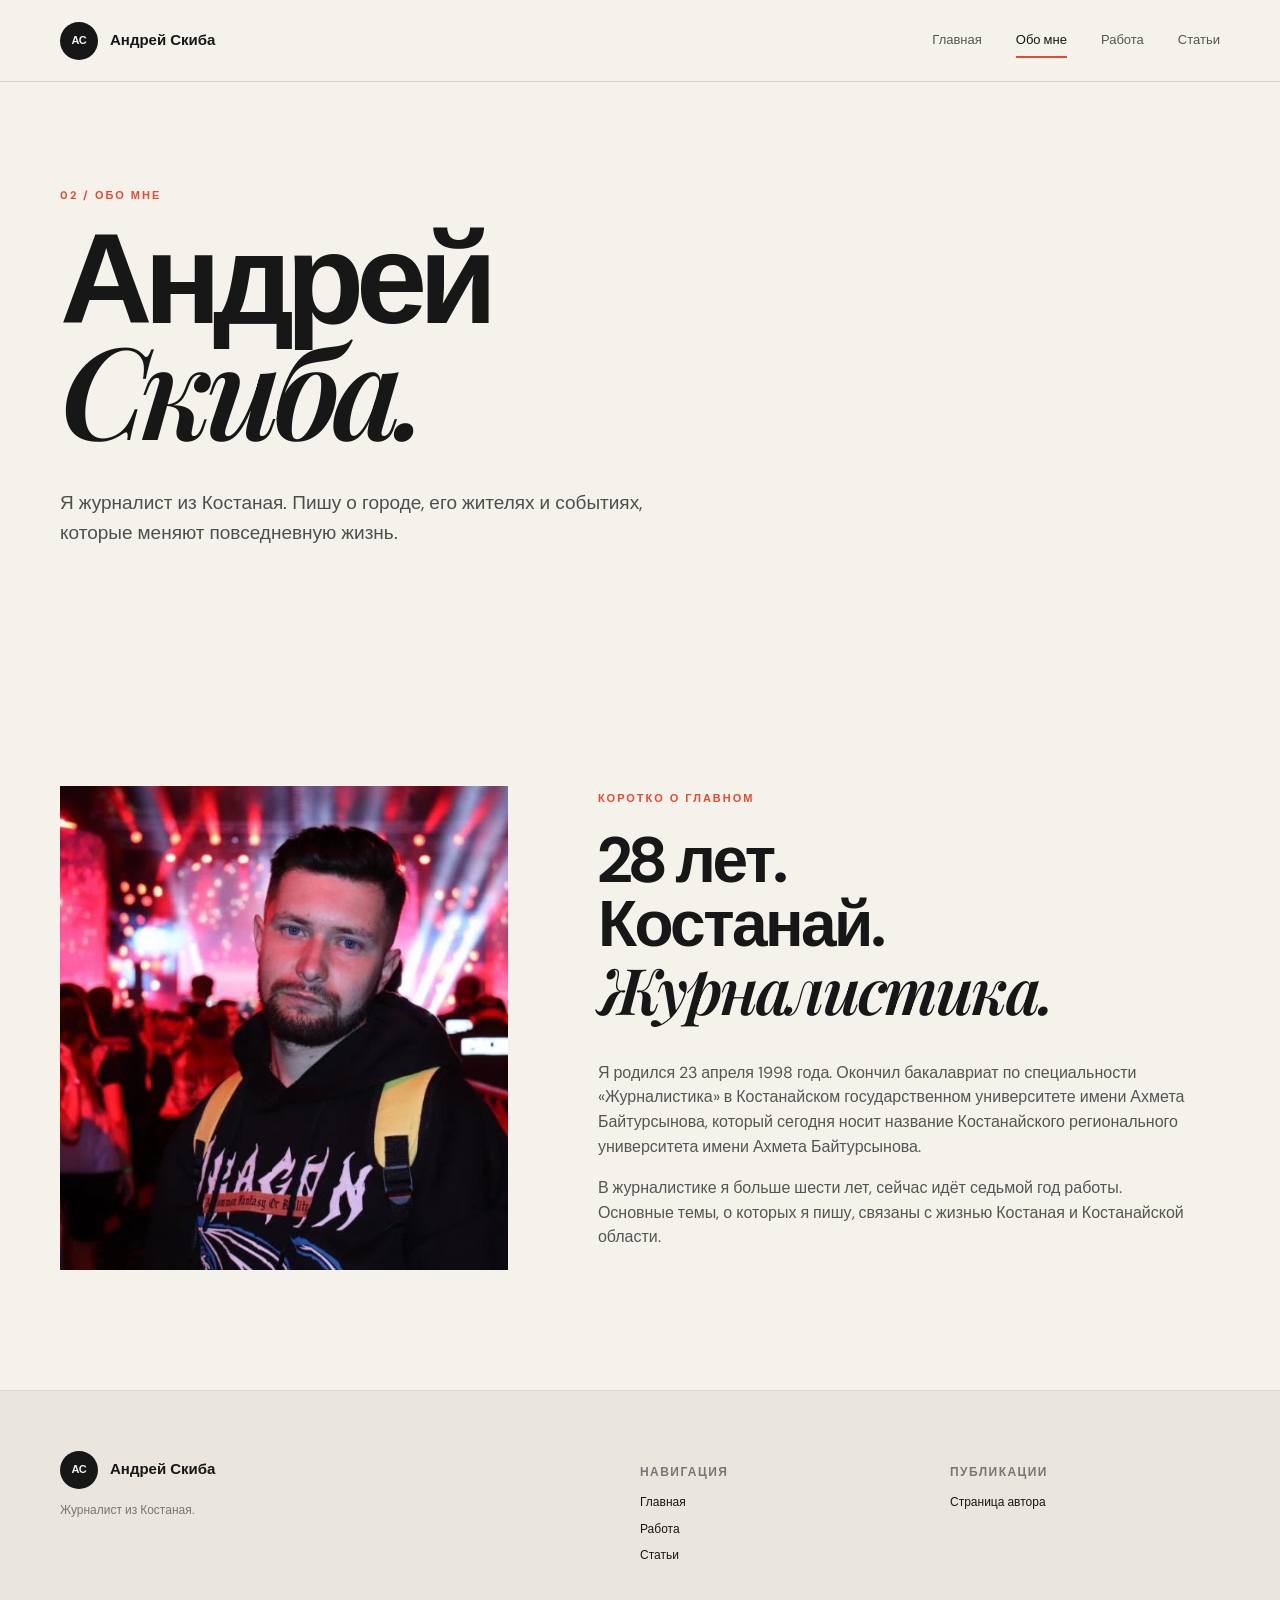
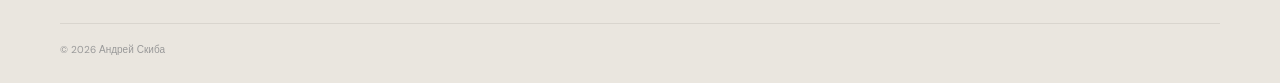
==== commit 8286da97: "Переписать раздел Обо мне от первого лица" ====
--- a/about.html
+++ b/about.html
@@ -1,7 +1,7 @@
 <!doctype html>
 <html lang="ru"><head><meta charset="utf-8"><meta name="viewport" content="width=device-width,initial-scale=1"><meta name="description" content="Биография Андрея Скибы - журналиста из Костаная."><title>Обо мне - Андрей Скиба</title><link rel="stylesheet" href="style.css"><script defer src="script.js"></script></head>
 <body><header class="site-header"><a class="brand" href="index.html"><span>АС</span><b>Андрей Скиба</b></a><button class="menu-toggle" aria-label="Открыть меню">☰</button><nav class="nav"><a href="index.html">Главная</a><a class="active" href="about.html">Обо мне</a><a href="work.html">Работа</a><a href="articles.html">Статьи</a></nav></header>
-<main><section class="page-hero container"><p class="eyebrow">02 / Обо мне</p><h1>Андрей<br><em>Скиба.</em></h1><p class="lead narrow">Журналист из Костаная. Пишет о городе, его жителях и событиях, которые меняют повседневную жизнь.</p></section>
-<section class="bio container section"><div class="bio-photo"><img src="andrey-skiba.jpg" alt="Андрей Скиба"></div><div class="bio-text"><p class="eyebrow">Коротко о главном</p><h2>28 лет.<br>Костанай.<br><em>Журналистика.</em></h2><p>Андрей родился 23 апреля 1998 года. Окончил бакалавриат по специальности «Журналистика» в Костанайском государственном университете имени Ахмета Байтурсынова, который сегодня носит название Костанайского регионального университета имени Ахмета Байтурсынова.</p><p>В журналистике более шести лет, сейчас идёт седьмой год работы. Основные темы связаны с жизнью Костаная и Костанайской области.</p></div></section>
+<main><section class="page-hero container"><p class="eyebrow">02 / Обо мне</p><h1>Андрей<br><em>Скиба.</em></h1><p class="lead narrow">Я журналист из Костаная. Пишу о городе, его жителях и событиях, которые меняют повседневную жизнь.</p></section>
+<section class="bio container section"><div class="bio-photo"><img src="andrey-skiba.jpg" alt="Андрей Скиба"></div><div class="bio-text"><p class="eyebrow">Коротко о главном</p><h2>28 лет.<br>Костанай.<br><em>Журналистика.</em></h2><p>Я родился 23 апреля 1998 года. Окончил бакалавриат по специальности «Журналистика» в Костанайском государственном университете имени Ахмета Байтурсынова, который сегодня носит название Костанайского регионального университета имени Ахмета Байтурсынова.</p><p>В журналистике я больше шести лет, сейчас идёт седьмой год работы. Основные темы, о которых я пишу, связаны с жизнью Костаная и Костанайской области.</p></div></section>
 </main>
 <footer class="footer"><div class="container footer-grid"><div><a class="brand" href="index.html"><span>АС</span><b>Андрей Скиба</b></a><p>Журналист из Костаная.</p></div><div><p class="footer-label">Навигация</p><a href="index.html">Главная</a><a href="work.html">Работа</a><a href="articles.html">Статьи</a></div><div><p class="footer-label">Публикации</p><a href="https://ng.kz/authors/andrey-skiba" target="_blank" rel="noopener">Страница автора</a></div></div><div class="container copyright">© 2026 Андрей Скиба</div></footer></body></html>
--- a/style.css
+++ b/style.css
@@ -1,4 +1,4 @@
 @import url('https://fonts.googleapis.com/css2?family=DM+Sans:wght@400;500;600;700&family=Playfair+Display:ital,wght@0,600;0,700;1,600;1,700&display=swap');
-:root{--ink:#171717;--muted:#6d6d6d;--paper:#f5f2ec;--line:#d9d5ce;--accent:#e64a2e;--white:#fff}*{box-sizing:border-box}html{scroll-behavior:smooth}body{margin:0;background:var(--paper);color:var(--ink);font-family:'DM Sans',Arial,sans-serif;line-height:1.55}a{color:inherit;text-decoration:none}.container{width:min(1160px,calc(100% - 48px));margin:auto}.site-header{height:82px;display:flex;align-items:center;justify-content:space-between;padding:0 max(24px,calc((100vw - 1160px)/2));border-bottom:1px solid var(--line);background:rgba(245,242,236,.92);backdrop-filter:blur(14px);position:sticky;top:0;z-index:20}.brand{display:flex;align-items:center;gap:12px;font-size:15px}.brand span{display:grid;place-items:center;width:38px;height:38px;border-radius:50%;background:var(--ink);color:var(--paper);font-size:11px;font-weight:700;letter-spacing:-.03em}.nav{display:flex;gap:34px;font-size:13px}.nav a{position:relative;padding:31px 0;color:#555}.nav a.active,.nav a:hover{color:var(--ink)}.nav a.active:after{content:'';position:absolute;left:0;right:0;bottom:24px;height:2px;background:var(--accent)}.menu-toggle{display:none;border:0;background:none;font-size:24px}.hero{min-height:calc(100vh - 82px);display:grid;grid-template-columns:1fr .82fr;align-items:center;gap:80px;padding-top:45px;padding-bottom:70px}.eyebrow{font-size:11px;text-transform:uppercase;letter-spacing:.18em;font-weight:700;color:var(--accent);margin:0 0 22px}.hero h1,.page-hero h1{font-size:clamp(70px,10vw,138px);line-height:.84;letter-spacing:-.065em;margin:0 0 35px;font-weight:600}.hero h1 em,.page-hero h1 em,h2 em{font-family:'Playfair Display',Georgia,serif;font-weight:600}.lead{font-size:19px;line-height:1.55;color:#4e4e4e;max-width:570px}.narrow{max-width:620px}.hero-actions{display:flex;align-items:center;gap:28px;margin-top:34px}.btn{display:inline-flex;align-items:center;gap:28px;background:var(--ink);color:white;padding:16px 20px 16px 24px;font-size:13px;font-weight:700;transition:.25s}.btn span{font-size:18px}.btn:hover{background:var(--accent);transform:translateY(-2px)}.btn.large{margin-top:18px;padding:18px 22px 18px 25px}.text-link,.arrow-link{font-size:13px;font-weight:700;border-bottom:1px solid #999;padding-bottom:3px}.arrow-link{display:inline-flex;gap:18px;border:0}.arrow-link span{font-size:19px}.hero-photo{position:relative;justify-self:end;width:min(440px,100%)}.photo-frame{background:#ddd;aspect-ratio:4/5;overflow:hidden;box-shadow:22px 24px 0 var(--accent)}.photo-frame img{width:100%;height:100%;object-fit:cover;filter:saturate(.9)}.photo-note{position:absolute;right:-40px;bottom:30px;background:var(--ink);color:white;padding:15px 17px;display:flex;gap:16px;align-items:center}.photo-note span{font-size:12px;color:#ff7059}.photo-note small{font-size:9px;text-transform:uppercase;letter-spacing:.1em;line-height:1.5}.ticker{overflow:hidden;background:var(--accent);color:white}.ticker-inner{height:62px;display:flex;justify-content:center;align-items:center;gap:35px;white-space:nowrap;font-size:11px;text-transform:uppercase;letter-spacing:.16em;font-weight:700}.ticker i{font-style:normal;font-size:16px}.section{padding-top:120px;padding-bottom:120px}.section-label{font-size:10px;text-transform:uppercase;letter-spacing:.2em;color:#888;border-top:1px solid var(--line);padding-top:13px}.intro-grid{display:grid;grid-template-columns:1fr 1fr;gap:80px;margin-top:60px}.intro h2,.method h2{font-size:clamp(40px,5vw,68px);line-height:1.03;letter-spacing:-.04em;margin:0}.intro-grid p{font-size:18px;color:#555;max-width:520px;margin:0 0 30px}.quote-section{background:var(--ink);color:white}.quote{padding:120px 0}.quote-mark{color:var(--accent);font-family:Georgia,serif;font-size:100px;line-height:.5}.quote blockquote{font-family:'Playfair Display',Georgia,serif;font-size:clamp(34px,5vw,65px);line-height:1.08;letter-spacing:-.035em;margin:30px 0}.quote p{color:#999;font-size:12px;text-transform:uppercase;letter-spacing:.14em}.facts{display:grid;grid-template-columns:repeat(4,1fr);gap:20px}.fact{border-top:1px solid var(--line);padding-top:18px}.fact strong{display:block;font-family:'Playfair Display',Georgia,serif;font-size:42px}.fact span{font-size:11px;color:#777;text-transform:uppercase;letter-spacing:.08em}.footer{background:#eae6df;border-top:1px solid var(--line);padding:60px 0 25px}.footer-grid{display:grid;grid-template-columns:2fr 1fr 1fr;gap:40px}.footer-grid p{color:#777;font-size:12px}.footer-grid>a,.footer-grid>div>a:not(.brand){display:block;font-size:12px;margin:8px 0}.footer-label{font-weight:700!important;text-transform:uppercase;letter-spacing:.12em}.copyright{border-top:1px solid var(--line);margin-top:50px;padding-top:18px;color:#999;font-size:10px}.page-hero{padding-top:105px;padding-bottom:100px}.page-hero h1{font-size:clamp(70px,10vw,132px);margin-bottom:38px}.bio{display:grid;grid-template-columns:.72fr 1fr;gap:90px;align-items:center}.bio-photo{aspect-ratio:1/1.08;overflow:hidden}.bio-photo img{width:100%;height:100%;object-fit:cover}.bio-text h2{font-size:clamp(42px,5vw,67px);line-height:1;letter-spacing:-.04em;margin:0 0 35px}.bio-text p:not(.eyebrow){color:#555;max-width:590px;font-size:16px}.timeline-section{background:#eae6df;padding:90px 0}.timeline{display:grid;grid-template-columns:repeat(4,1fr);gap:25px;margin-top:55px}.timeline>div{border-top:2px solid var(--ink);padding-top:17px}.timeline span{font-size:10px;color:var(--accent);text-transform:uppercase;letter-spacing:.14em}.timeline h3{font-size:25px;margin:25px 0 8px}.timeline p{color:#666;font-size:13px}.topics{padding-top:30px;padding-bottom:130px}.topic{display:grid;grid-template-columns:100px 1fr;gap:30px;border-top:1px solid var(--line);padding:30px 0}.topic>span{font-size:11px;color:var(--accent);font-weight:700}.topic h2{font-size:clamp(25px,3vw,40px);margin:0 0 10px;letter-spacing:-.03em}.topic p{color:#666;max-width:700px;margin:0}.method{background:#ded9d0;padding:110px 0}.method-grid{display:grid;grid-template-columns:1fr 1fr;gap:80px}.method p:not(.eyebrow){font-size:18px;color:#555;max-width:530px}.article-feature{background:var(--ink);color:white;display:grid;grid-template-columns:.5fr 1fr;gap:40px;padding:70px;margin-bottom:120px}.feature-number{font-family:'Playfair Display',Georgia,serif;font-size:110px;color:var(--accent);line-height:1}.article-feature h2{font-size:54px;margin:0 0 20px}.article-feature p:not(.eyebrow){color:#bbb;max-width:620px}.article-feature .arrow-link{color:white}.articles-bottom{padding:90px 0 130px;border-top:1px solid var(--line)}.chips{display:flex;flex-wrap:wrap;gap:10px;margin-top:30px}.chips span,.chips a{border:1px solid #bbb;border-radius:99px;padding:10px 16px;font-size:12px;transition:.25s}.chips a:hover{border-color:var(--ink);background:var(--ink);color:var(--paper)}
+:root{--ink:#171717;--muted:#6d6d6d;--paper:#f5f2ec;--line:#d9d5ce;--accent:#e64a2e;--white:#fff}*{box-sizing:border-box}html{scroll-behavior:smooth}body{margin:0;background:var(--paper);color:var(--ink);font-family:'DM Sans',Arial,sans-serif;line-height:1.55}a{color:inherit;text-decoration:none}.container{width:min(1160px,calc(100% - 48px));margin:auto}.site-header{height:82px;display:flex;align-items:center;justify-content:space-between;padding:0 max(24px,calc((100vw - 1160px)/2));border-bottom:1px solid var(--line);background:rgba(245,242,236,.92);backdrop-filter:blur(14px);position:sticky;top:0;z-index:20}.brand{display:flex;align-items:center;gap:12px;font-size:15px}.brand span{display:grid;place-items:center;width:38px;height:38px;border-radius:50%;background:var(--ink);color:var(--paper);font-size:11px;font-weight:700;letter-spacing:-.03em}.nav{display:flex;gap:34px;font-size:13px}.nav a{position:relative;padding:31px 0;color:#555}.nav a.active,.nav a:hover{color:var(--ink)}.nav a.active:after{content:'';position:absolute;left:0;right:0;bottom:24px;height:2px;background:var(--accent)}.menu-toggle{display:none;border:0;background:none;font-size:24px}.hero{min-height:calc(100vh - 82px);display:grid;grid-template-columns:1fr .82fr;align-items:center;gap:80px;padding-top:45px;padding-bottom:70px}.eyebrow{font-size:11px;text-transform:uppercase;letter-spacing:.18em;font-weight:700;color:var(--accent);margin:0 0 22px}.hero h1,.page-hero h1{font-size:clamp(70px,10vw,138px);line-height:.84;letter-spacing:-.065em;margin:0 0 35px;font-weight:600}.hero h1 em,.page-hero h1 em,h2 em{font-family:'Playfair Display',Georgia,serif;font-weight:600}.lead{font-size:19px;line-height:1.55;color:#4e4e4e;max-width:570px}.narrow{max-width:620px}.hero-actions{display:flex;align-items:center;gap:28px;margin-top:34px}.btn{display:inline-flex;align-items:center;gap:28px;background:var(--ink);color:white;padding:16px 20px 16px 24px;font-size:13px;font-weight:700;transition:.25s}.btn span{font-size:18px}.btn:hover{background:var(--accent);transform:translateY(-2px)}.btn.large{margin-top:18px;padding:18px 22px 18px 25px}.text-link,.arrow-link{font-size:13px;font-weight:700;border-bottom:1px solid #999;padding-bottom:3px}.arrow-link{display:inline-flex;gap:18px;border:0}.arrow-link span{font-size:19px}.hero-photo{position:relative;justify-self:end;width:min(440px,100%)}.photo-frame{background:#ddd;aspect-ratio:4/5;overflow:hidden;box-shadow:22px 24px 0 var(--accent)}.photo-frame img{width:100%;height:100%;object-fit:cover;filter:saturate(.9)}.photo-note{position:absolute;right:-40px;bottom:30px;background:var(--ink);color:white;padding:15px 17px;display:flex;gap:16px;align-items:center}.photo-note span{font-size:12px;color:#ff7059}.photo-note small{font-size:9px;text-transform:uppercase;letter-spacing:.1em;line-height:1.5}.ticker{overflow:hidden;background:var(--accent);color:white}.ticker-inner{height:62px;display:flex;justify-content:center;align-items:center;gap:35px;white-space:nowrap;font-size:11px;text-transform:uppercase;letter-spacing:.16em;font-weight:700}.ticker i{font-style:normal;font-size:16px}.section{padding-top:120px;padding-bottom:120px}.section-label{font-size:10px;text-transform:uppercase;letter-spacing:.2em;color:#888;border-top:1px solid var(--line);padding-top:13px}.intro-grid{display:grid;grid-template-columns:1fr 1fr;gap:80px;margin-top:60px}.intro h2,.method h2{font-size:clamp(40px,5vw,68px);line-height:1.03;letter-spacing:-.04em;margin:0}.intro-grid p{font-size:18px;color:#555;max-width:520px;margin:0 0 30px}.quote-section{background:var(--ink);color:white}.quote{padding:120px 0}.quote-mark{color:var(--accent);font-family:Georgia,serif;font-size:100px;line-height:.5}.quote blockquote{font-family:'Playfair Display',Georgia,serif;font-size:clamp(34px,5vw,65px);line-height:1.08;letter-spacing:-.035em;margin:30px 0}.quote p{color:#999;font-size:12px;text-transform:uppercase;letter-spacing:.14em}.facts{display:grid;grid-template-columns:repeat(4,1fr);gap:20px}.fact{border-top:1px solid var(--line);padding-top:18px}.fact strong{display:block;font-family:'Playfair Display',Georgia,serif;font-size:42px}.fact:nth-child(4){display:flex;flex-direction:column;justify-content:flex-start;padding-top:58px}.fact:nth-child(4) strong{font-size:20px;line-height:1.15}.fact-sub{display:block;font-size:14px;font-weight:700;line-height:1.2;margin-top:2px}.fact span{font-size:11px;color:#777;text-transform:uppercase;letter-spacing:.08em}.footer{background:#eae6df;border-top:1px solid var(--line);padding:60px 0 25px}.footer-grid{display:grid;grid-template-columns:2fr 1fr 1fr;gap:40px}.footer-grid p{color:#777;font-size:12px}.footer-grid>a,.footer-grid>div>a:not(.brand){display:block;font-size:12px;margin:8px 0}.footer-label{font-weight:700!important;text-transform:uppercase;letter-spacing:.12em}.copyright{border-top:1px solid var(--line);margin-top:50px;padding-top:18px;color:#999;font-size:10px}.page-hero{padding-top:105px;padding-bottom:100px}.page-hero h1{font-size:clamp(70px,10vw,132px);margin-bottom:38px}.bio{display:grid;grid-template-columns:.72fr 1fr;gap:90px;align-items:center}.bio-photo{aspect-ratio:1/1.08;overflow:hidden}.bio-photo img{width:100%;height:100%;object-fit:cover}.bio-text h2{font-size:clamp(42px,5vw,67px);line-height:1;letter-spacing:-.04em;margin:0 0 35px}.bio-text p:not(.eyebrow){color:#555;max-width:590px;font-size:16px}.timeline-section{background:#eae6df;padding:90px 0}.timeline{display:grid;grid-template-columns:repeat(4,1fr);gap:25px;margin-top:55px}.timeline>div{border-top:2px solid var(--ink);padding-top:17px}.timeline span{font-size:10px;color:var(--accent);text-transform:uppercase;letter-spacing:.14em}.timeline h3{font-size:25px;margin:25px 0 8px}.timeline p{color:#666;font-size:13px}.topics{padding-top:30px;padding-bottom:130px}.topic{display:grid;grid-template-columns:100px 1fr;gap:30px;border-top:1px solid var(--line);padding:30px 0}.topic>span{font-size:11px;color:var(--accent);font-weight:700}.topic h2{font-size:clamp(25px,3vw,40px);margin:0 0 10px;letter-spacing:-.03em}.topic p{color:#666;max-width:700px;margin:0}.method{background:#ded9d0;padding:110px 0}.method-grid{display:grid;grid-template-columns:1fr 1fr;gap:80px}.method p:not(.eyebrow){font-size:18px;color:#555;max-width:530px}.article-feature{background:var(--ink);color:white;display:grid;grid-template-columns:.5fr 1fr;gap:40px;padding:70px;margin-bottom:120px}.feature-number{font-family:'Playfair Display',Georgia,serif;font-size:110px;color:var(--accent);line-height:1}.article-feature h2{font-size:54px;margin:0 0 20px}.article-feature p:not(.eyebrow){color:#bbb;max-width:620px}.article-feature .arrow-link{color:white}.articles-bottom{padding:90px 0 130px;border-top:1px solid var(--line)}.chips{display:flex;flex-wrap:wrap;gap:10px;margin-top:30px}.chips span,.chips a{border:1px solid #bbb;border-radius:99px;padding:10px 16px;font-size:12px;transition:.25s}.chips a:hover{border-color:var(--ink);background:var(--ink);color:var(--paper)}
 .reveal{animation:rise .8s both}.reveal:nth-child(2){animation-delay:.12s}@keyframes rise{from{opacity:0;transform:translateY(24px)}to{opacity:1;transform:none}}
-@media(max-width:760px){.site-header{height:68px}.nav{display:none;position:absolute;top:68px;left:0;right:0;background:var(--paper);border-bottom:1px solid var(--line);padding:15px 24px;flex-direction:column;gap:0}.nav.open{display:flex}.nav a{padding:14px 0}.nav a.active:after{bottom:8px}.menu-toggle{display:block}.hero{grid-template-columns:1fr;gap:55px;min-height:auto;padding-top:75px}.hero h1{font-size:78px}.hero-photo{width:82%;justify-self:start;margin-left:8px}.photo-note{right:-25px}.intro-grid,.method-grid,.bio{grid-template-columns:1fr;gap:45px}.section{padding:80px 0}.facts{grid-template-columns:1fr 1fr;gap:35px}.quote{padding:80px 0}.quote blockquote{font-size:39px}.page-hero{padding:75px 0 70px}.page-hero h1{font-size:78px}.timeline{grid-template-columns:1fr 1fr}.topic{grid-template-columns:45px 1fr;gap:10px}.article-feature{grid-template-columns:1fr;margin:0 24px 80px;padding:45px 30px}.article-feature h2{font-size:42px}.footer-grid{grid-template-columns:1fr 1fr}.footer-grid>div:first-child{grid-column:1/-1}.ticker-inner{justify-content:flex-start;animation:ticker 20s linear infinite}.hero-actions{flex-wrap:wrap}@keyframes ticker{to{transform:translateX(-35%)}}}
+@media(max-width:760px){.site-header{height:68px}.nav{display:none;position:absolute;top:68px;left:0;right:0;background:var(--paper);border-bottom:1px solid var(--line);padding:15px 24px;flex-direction:column;gap:0}.nav.open{display:flex}.nav a{padding:14px 0}.nav a.active:after{bottom:8px}.menu-toggle{display:block}.hero{grid-template-columns:1fr;gap:55px;min-height:auto;padding-top:75px}.hero h1{font-size:78px}.hero-photo{width:82%;justify-self:start;margin-left:8px}.photo-note{right:-25px}.intro-grid,.method-grid,.bio{grid-template-columns:1fr;gap:45px}.section{padding:80px 0}.facts{grid-template-columns:1fr 1fr;gap:35px}.fact:nth-child(4){padding-top:48px}.fact:nth-child(4) strong{font-size:18px}.quote{padding:80px 0}.quote blockquote{font-size:39px}.page-hero{padding:75px 0 70px}.page-hero h1{font-size:78px}.timeline{grid-template-columns:1fr 1fr}.topic{grid-template-columns:45px 1fr;gap:10px}.article-feature{grid-template-columns:1fr;margin:0 24px 80px;padding:45px 30px}.article-feature h2{font-size:42px}.footer-grid{grid-template-columns:1fr 1fr}.footer-grid>div:first-child{grid-column:1/-1}.ticker-inner{justify-content:flex-start;animation:ticker 20s linear infinite}.hero-actions{flex-wrap:wrap}@keyframes ticker{to{transform:translateX(-35%)}}}
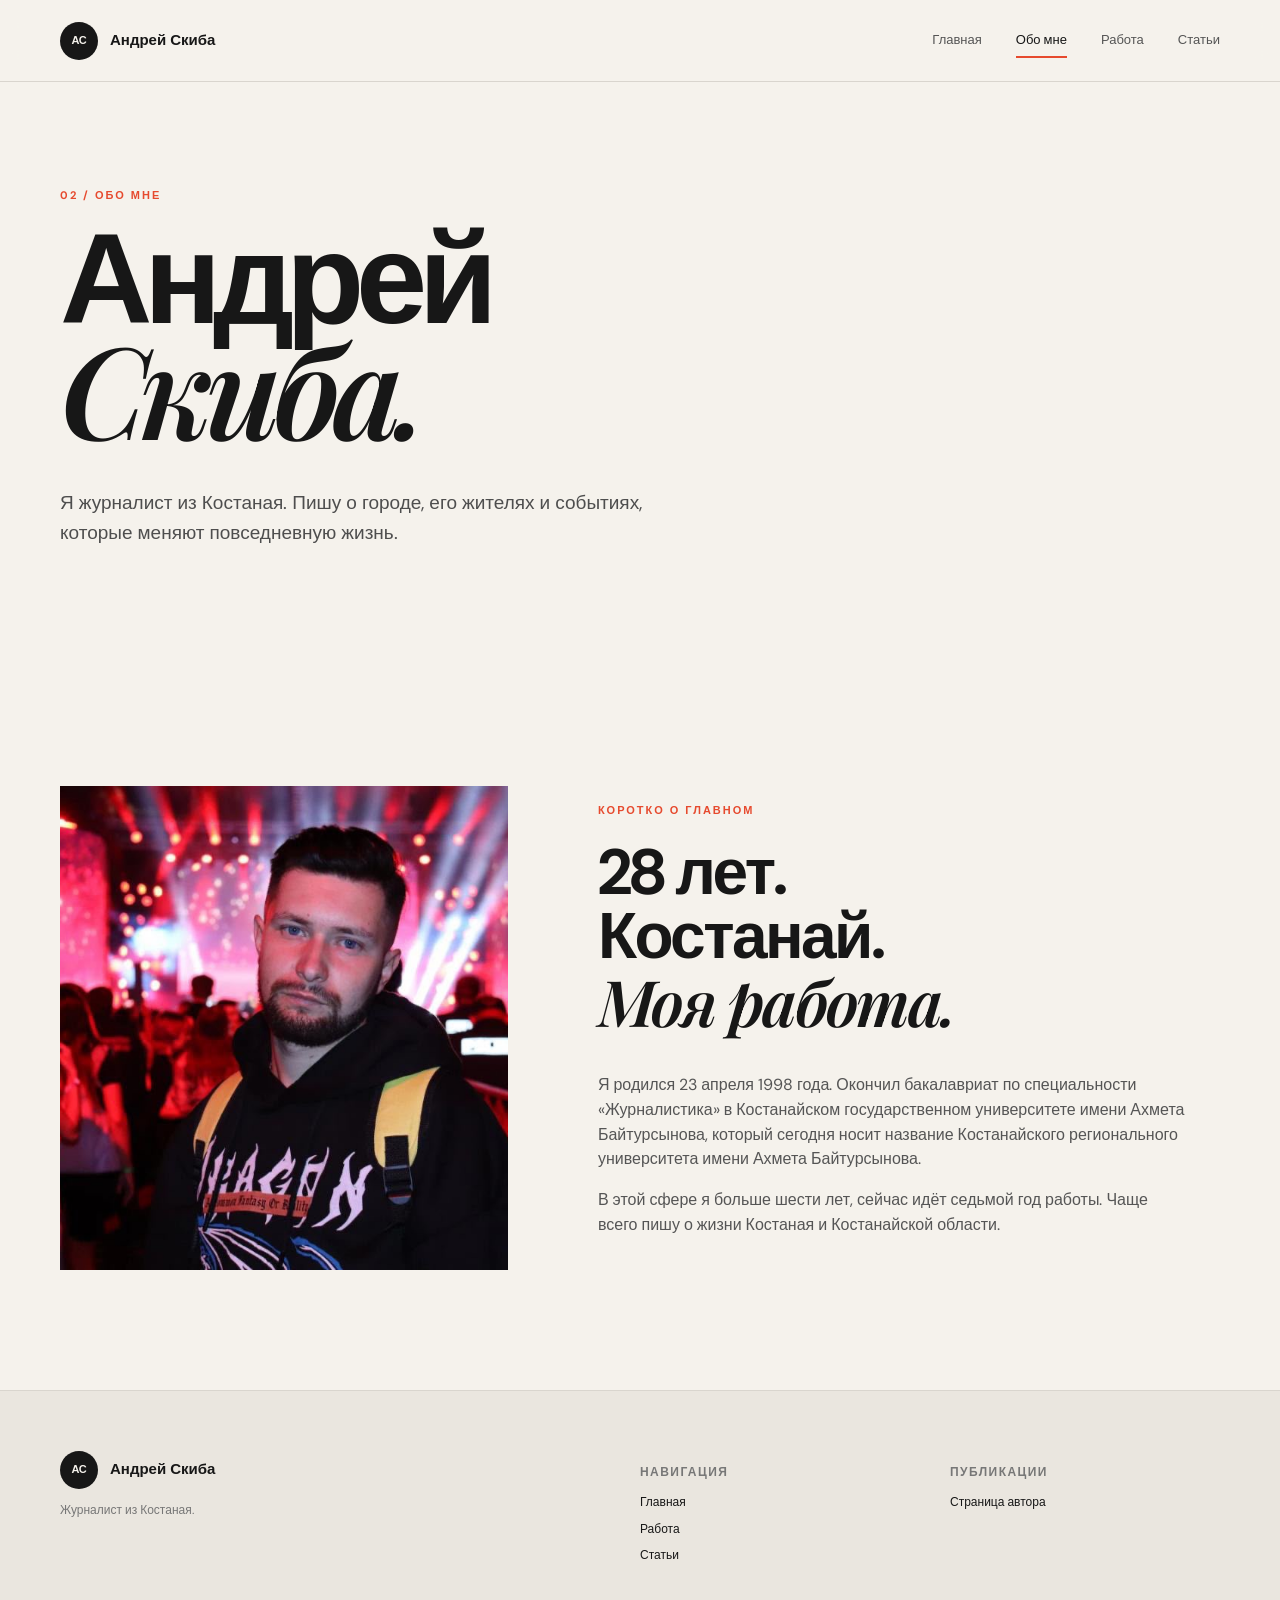
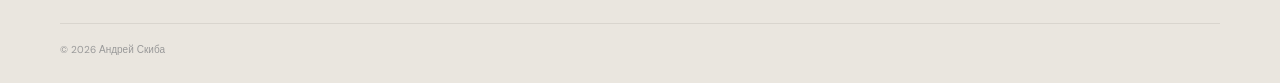
==== commit e20adda7: "Почистить повторы в разделе Обо мне" ====
--- a/about.html
+++ b/about.html
@@ -1,7 +1,7 @@
 <!doctype html>
-<html lang="ru"><head><meta charset="utf-8"><meta name="viewport" content="width=device-width,initial-scale=1"><meta name="description" content="Биография Андрея Скибы - журналиста из Костаная."><title>Обо мне - Андрей Скиба</title><link rel="stylesheet" href="style.css"><script defer src="script.js"></script></head>
+<html lang="ru"><head><meta charset="utf-8"><meta name="viewport" content="width=device-width,initial-scale=1"><meta name="description" content="Андрей Скиба — журналист из Костаная."><title>Обо мне — Андрей Скиба</title><link rel="stylesheet" href="style.css"><script defer src="script.js"></script></head>
 <body><header class="site-header"><a class="brand" href="index.html"><span>АС</span><b>Андрей Скиба</b></a><button class="menu-toggle" aria-label="Открыть меню">☰</button><nav class="nav"><a href="index.html">Главная</a><a class="active" href="about.html">Обо мне</a><a href="work.html">Работа</a><a href="articles.html">Статьи</a></nav></header>
 <main><section class="page-hero container"><p class="eyebrow">02 / Обо мне</p><h1>Андрей<br><em>Скиба.</em></h1><p class="lead narrow">Я журналист из Костаная. Пишу о городе, его жителях и событиях, которые меняют повседневную жизнь.</p></section>
-<section class="bio container section"><div class="bio-photo"><img src="andrey-skiba.jpg" alt="Андрей Скиба"></div><div class="bio-text"><p class="eyebrow">Коротко о главном</p><h2>28 лет.<br>Костанай.<br><em>Журналистика.</em></h2><p>Я родился 23 апреля 1998 года. Окончил бакалавриат по специальности «Журналистика» в Костанайском государственном университете имени Ахмета Байтурсынова, который сегодня носит название Костанайского регионального университета имени Ахмета Байтурсынова.</p><p>В журналистике я больше шести лет, сейчас идёт седьмой год работы. Основные темы, о которых я пишу, связаны с жизнью Костаная и Костанайской области.</p></div></section>
+<section class="bio container section"><div class="bio-photo"><img src="andrey-skiba.jpg" alt="Андрей Скиба"></div><div class="bio-text"><p class="eyebrow">Коротко о главном</p><h2>28 лет.<br>Костанай.<br><em>Моя работа.</em></h2><p>Я родился 23 апреля 1998 года. Окончил бакалавриат по специальности «Журналистика» в Костанайском государственном университете имени Ахмета Байтурсынова, который сегодня носит название Костанайского регионального университета имени Ахмета Байтурсынова.</p><p>В этой сфере я больше шести лет, сейчас идёт седьмой год работы. Чаще всего пишу о жизни Костаная и Костанайской области.</p></div></section>
 </main>
 <footer class="footer"><div class="container footer-grid"><div><a class="brand" href="index.html"><span>АС</span><b>Андрей Скиба</b></a><p>Журналист из Костаная.</p></div><div><p class="footer-label">Навигация</p><a href="index.html">Главная</a><a href="work.html">Работа</a><a href="articles.html">Статьи</a></div><div><p class="footer-label">Публикации</p><a href="https://ng.kz/authors/andrey-skiba" target="_blank" rel="noopener">Страница автора</a></div></div><div class="container copyright">© 2026 Андрей Скиба</div></footer></body></html>
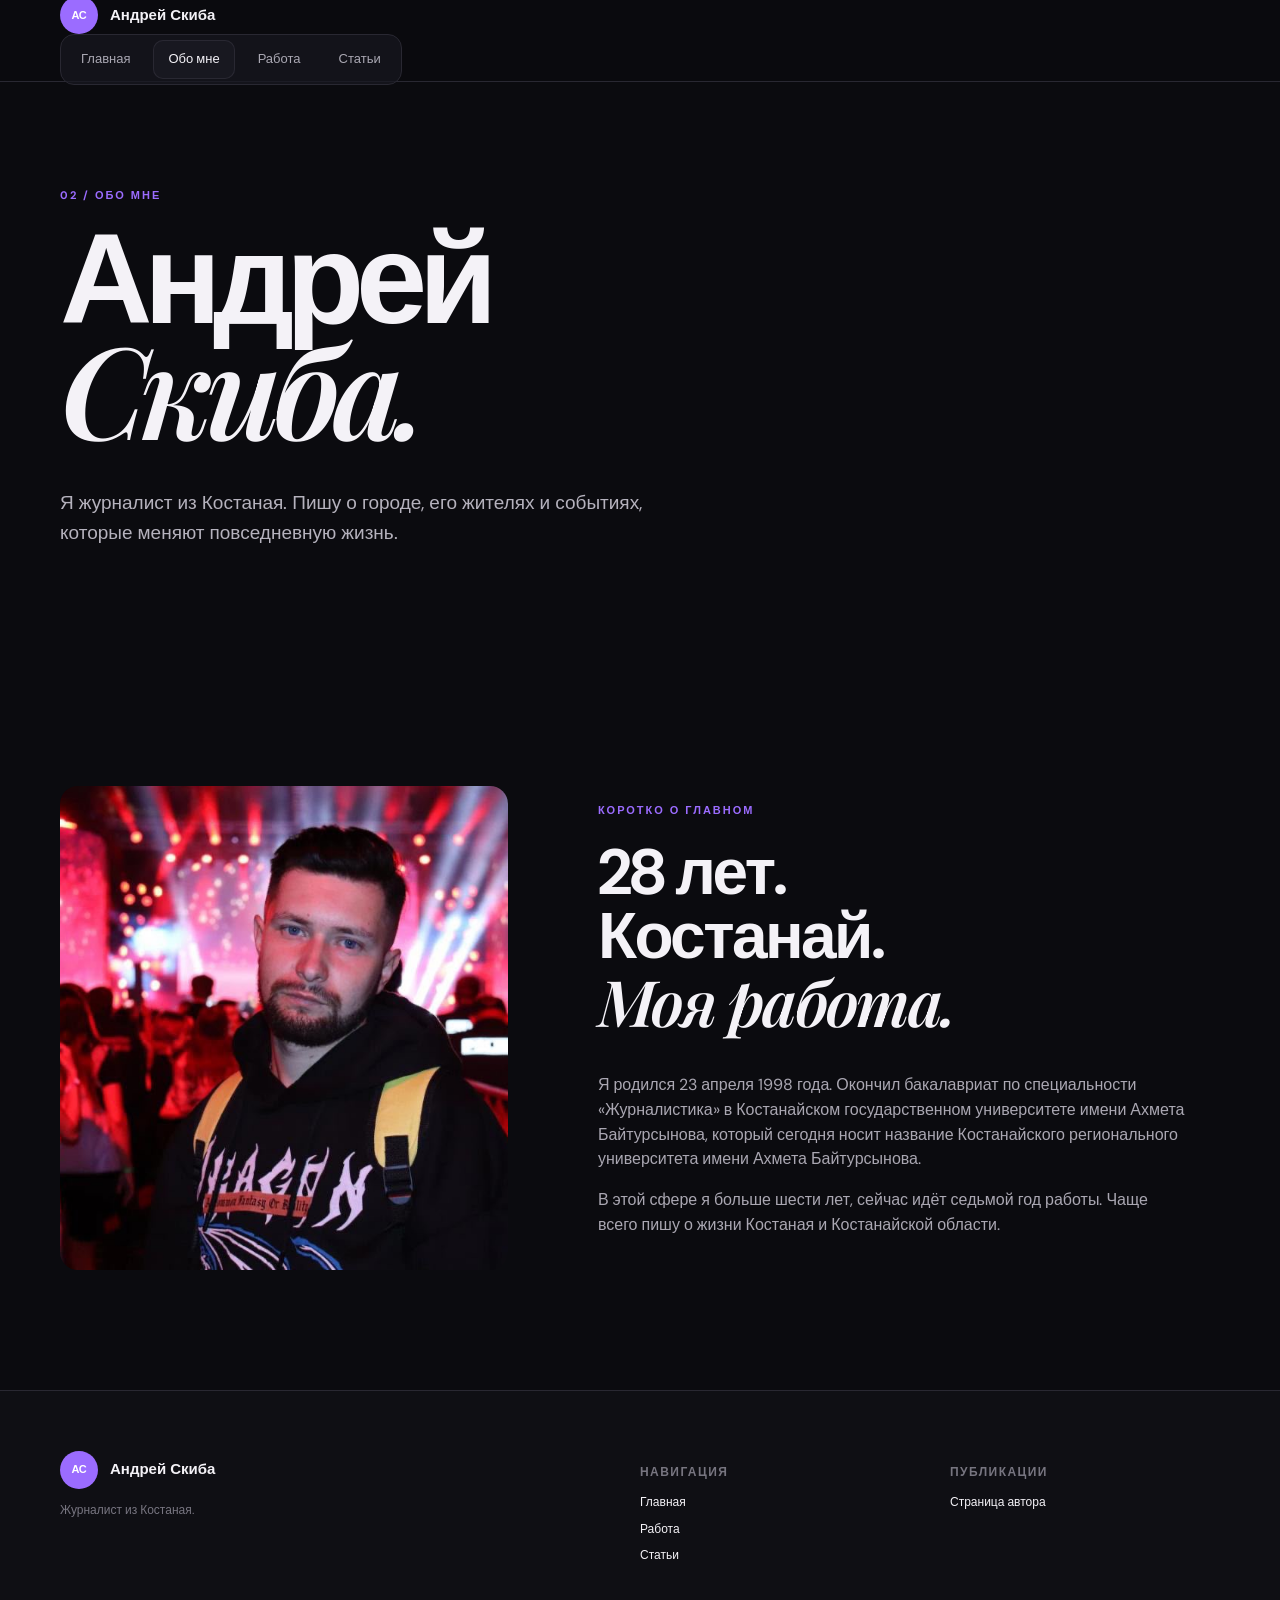
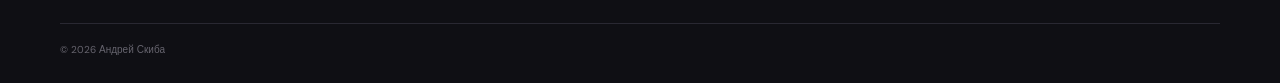
==== commit 3d6348dd: "Make header navigation match portfolio layout" ====
--- a/about.html
+++ b/about.html
@@ -1,7 +1,5 @@
 <!doctype html>
 <html lang="ru"><head><meta charset="utf-8"><meta name="viewport" content="width=device-width,initial-scale=1"><meta name="description" content="Андрей Скиба — журналист из Костаная."><title>Обо мне — Андрей Скиба</title><link rel="stylesheet" href="style.css"><script defer src="script.js"></script></head>
-<body><header class="site-header"><a class="brand" href="index.html"><span>АС</span><b>Андрей Скиба</b></a><button class="menu-toggle" aria-label="Открыть меню">☰</button><nav class="nav"><a href="index.html">Главная</a><a class="active" href="about.html">Обо мне</a><a href="work.html">Работа</a><a href="articles.html">Статьи</a></nav></header>
-<main><section class="page-hero container"><p class="eyebrow">02 / Обо мне</p><h1>Андрей<br><em>Скиба.</em></h1><p class="lead narrow">Я журналист из Костаная. Пишу о городе, его жителях и событиях, которые меняют повседневную жизнь.</p></section>
-<section class="bio container section"><div class="bio-photo"><img src="andrey-skiba.jpg" alt="Андрей Скиба"></div><div class="bio-text"><p class="eyebrow">Коротко о главном</p><h2>28 лет.<br>Костанай.<br><em>Моя работа.</em></h2><p>Я родился 23 апреля 1998 года. Окончил бакалавриат по специальности «Журналистика» в Костанайском государственном университете имени Ахмета Байтурсынова, который сегодня носит название Костанайского регионального университета имени Ахмета Байтурсынова.</p><p>В этой сфере я больше шести лет, сейчас идёт седьмой год работы. Чаще всего пишу о жизни Костаная и Костанайской области.</p></div></section>
-</main>
+<body><header class="site-header"><div class="nav-wrap"><a class="brand" href="index.html"><span>АС</span><b>Андрей Скиба</b></a><nav class="nav"><a href="index.html">Главная</a><a class="active" href="about.html">Обо мне</a><a href="work.html">Работа</a><a href="articles.html">Статьи</a></nav></div></header>
+<main><section class="page-hero container"><p class="eyebrow">02 / Обо мне</p><h1>Андрей<br><em>Скиба.</em></h1><p class="lead narrow">Я журналист из Костаная. Пишу о городе, его жителях и событиях, которые меняют повседневную жизнь.</p></section><section class="bio container section"><div class="bio-photo"><img src="andrey-skiba.jpg" alt="Андрей Скиба"></div><div class="bio-text"><p class="eyebrow">Коротко о главном</p><h2>28 лет.<br>Костанай.<br><em>Моя работа.</em></h2><p>Я родился 23 апреля 1998 года. Окончил бакалавриат по специальности «Журналистика» в Костанайском государственном университете имени Ахмета Байтурсынова, который сегодня носит название Костанайского регионального университета имени Ахмета Байтурсынова.</p><p>В этой сфере я больше шести лет, сейчас идёт седьмой год работы. Чаще всего пишу о жизни Костаная и Костанайской области.</p></div></section></main>
 <footer class="footer"><div class="container footer-grid"><div><a class="brand" href="index.html"><span>АС</span><b>Андрей Скиба</b></a><p>Журналист из Костаная.</p></div><div><p class="footer-label">Навигация</p><a href="index.html">Главная</a><a href="work.html">Работа</a><a href="articles.html">Статьи</a></div><div><p class="footer-label">Публикации</p><a href="https://ng.kz/authors/andrey-skiba" target="_blank" rel="noopener">Страница автора</a></div></div><div class="container copyright">© 2026 Андрей Скиба</div></footer></body></html>
--- a/style.css
+++ b/style.css
@@ -1,4 +1,2 @@
 @import url('https://fonts.googleapis.com/css2?family=DM+Sans:wght@400;500;600;700&family=Playfair+Display:ital,wght@0,600;0,700;1,600;1,700&display=swap');
-:root{--ink:#171717;--muted:#6d6d6d;--paper:#f5f2ec;--line:#d9d5ce;--accent:#e64a2e;--white:#fff}*{box-sizing:border-box}html{scroll-behavior:smooth}body{margin:0;background:var(--paper);color:var(--ink);font-family:'DM Sans',Arial,sans-serif;line-height:1.55}a{color:inherit;text-decoration:none}.container{width:min(1160px,calc(100% - 48px));margin:auto}.site-header{height:82px;display:flex;align-items:center;justify-content:space-between;padding:0 max(24px,calc((100vw - 1160px)/2));border-bottom:1px solid var(--line);background:rgba(245,242,236,.92);backdrop-filter:blur(14px);position:sticky;top:0;z-index:20}.brand{display:flex;align-items:center;gap:12px;font-size:15px}.brand span{display:grid;place-items:center;width:38px;height:38px;border-radius:50%;background:var(--ink);color:var(--paper);font-size:11px;font-weight:700;letter-spacing:-.03em}.nav{display:flex;gap:34px;font-size:13px}.nav a{position:relative;padding:31px 0;color:#555}.nav a.active,.nav a:hover{color:var(--ink)}.nav a.active:after{content:'';position:absolute;left:0;right:0;bottom:24px;height:2px;background:var(--accent)}.menu-toggle{display:none;border:0;background:none;font-size:24px}.hero{min-height:calc(100vh - 82px);display:grid;grid-template-columns:1fr .82fr;align-items:center;gap:80px;padding-top:45px;padding-bottom:70px}.eyebrow{font-size:11px;text-transform:uppercase;letter-spacing:.18em;font-weight:700;color:var(--accent);margin:0 0 22px}.hero h1,.page-hero h1{font-size:clamp(70px,10vw,138px);line-height:.84;letter-spacing:-.065em;margin:0 0 35px;font-weight:600}.hero h1 em,.page-hero h1 em,h2 em{font-family:'Playfair Display',Georgia,serif;font-weight:600}.lead{font-size:19px;line-height:1.55;color:#4e4e4e;max-width:570px}.narrow{max-width:620px}.hero-actions{display:flex;align-items:center;gap:28px;margin-top:34px}.btn{display:inline-flex;align-items:center;gap:28px;background:var(--ink);color:white;padding:16px 20px 16px 24px;font-size:13px;font-weight:700;transition:.25s}.btn span{font-size:18px}.btn:hover{background:var(--accent);transform:translateY(-2px)}.btn.large{margin-top:18px;padding:18px 22px 18px 25px}.text-link,.arrow-link{font-size:13px;font-weight:700;border-bottom:1px solid #999;padding-bottom:3px}.arrow-link{display:inline-flex;gap:18px;border:0}.arrow-link span{font-size:19px}.hero-photo{position:relative;justify-self:end;width:min(440px,100%)}.photo-frame{background:#ddd;aspect-ratio:4/5;overflow:hidden;box-shadow:22px 24px 0 var(--accent)}.photo-frame img{width:100%;height:100%;object-fit:cover;filter:saturate(.9)}.photo-note{position:absolute;right:-40px;bottom:30px;background:var(--ink);color:white;padding:15px 17px;display:flex;gap:16px;align-items:center}.photo-note span{font-size:12px;color:#ff7059}.photo-note small{font-size:9px;text-transform:uppercase;letter-spacing:.1em;line-height:1.5}.ticker{overflow:hidden;background:var(--accent);color:white}.ticker-inner{height:62px;display:flex;justify-content:center;align-items:center;gap:35px;white-space:nowrap;font-size:11px;text-transform:uppercase;letter-spacing:.16em;font-weight:700}.ticker i{font-style:normal;font-size:16px}.section{padding-top:120px;padding-bottom:120px}.section-label{font-size:10px;text-transform:uppercase;letter-spacing:.2em;color:#888;border-top:1px solid var(--line);padding-top:13px}.intro-grid{display:grid;grid-template-columns:1fr 1fr;gap:80px;margin-top:60px}.intro h2,.method h2{font-size:clamp(40px,5vw,68px);line-height:1.03;letter-spacing:-.04em;margin:0}.intro-grid p{font-size:18px;color:#555;max-width:520px;margin:0 0 30px}.quote-section{background:var(--ink);color:white}.quote{padding:120px 0}.quote-mark{color:var(--accent);font-family:Georgia,serif;font-size:100px;line-height:.5}.quote blockquote{font-family:'Playfair Display',Georgia,serif;font-size:clamp(34px,5vw,65px);line-height:1.08;letter-spacing:-.035em;margin:30px 0}.quote p{color:#999;font-size:12px;text-transform:uppercase;letter-spacing:.14em}.facts{display:grid;grid-template-columns:repeat(4,1fr);gap:20px}.fact{border-top:1px solid var(--line);padding-top:18px}.fact strong{display:block;font-family:'Playfair Display',Georgia,serif;font-size:42px}.fact:nth-child(4){display:flex;flex-direction:column;justify-content:flex-start;padding-top:58px}.fact:nth-child(4) strong{font-size:20px;line-height:1.15}.fact-sub{display:block;font-size:14px;font-weight:700;line-height:1.2;margin-top:2px}.fact span{font-size:11px;color:#777;text-transform:uppercase;letter-spacing:.08em}.footer{background:#eae6df;border-top:1px solid var(--line);padding:60px 0 25px}.footer-grid{display:grid;grid-template-columns:2fr 1fr 1fr;gap:40px}.footer-grid p{color:#777;font-size:12px}.footer-grid>a,.footer-grid>div>a:not(.brand){display:block;font-size:12px;margin:8px 0}.footer-label{font-weight:700!important;text-transform:uppercase;letter-spacing:.12em}.copyright{border-top:1px solid var(--line);margin-top:50px;padding-top:18px;color:#999;font-size:10px}.page-hero{padding-top:105px;padding-bottom:100px}.page-hero h1{font-size:clamp(70px,10vw,132px);margin-bottom:38px}.bio{display:grid;grid-template-columns:.72fr 1fr;gap:90px;align-items:center}.bio-photo{aspect-ratio:1/1.08;overflow:hidden}.bio-photo img{width:100%;height:100%;object-fit:cover}.bio-text h2{font-size:clamp(42px,5vw,67px);line-height:1;letter-spacing:-.04em;margin:0 0 35px}.bio-text p:not(.eyebrow){color:#555;max-width:590px;font-size:16px}.timeline-section{background:#eae6df;padding:90px 0}.timeline{display:grid;grid-template-columns:repeat(4,1fr);gap:25px;margin-top:55px}.timeline>div{border-top:2px solid var(--ink);padding-top:17px}.timeline span{font-size:10px;color:var(--accent);text-transform:uppercase;letter-spacing:.14em}.timeline h3{font-size:25px;margin:25px 0 8px}.timeline p{color:#666;font-size:13px}.topics{padding-top:30px;padding-bottom:130px}.topic{display:grid;grid-template-columns:100px 1fr;gap:30px;border-top:1px solid var(--line);padding:30px 0}.topic>span{font-size:11px;color:var(--accent);font-weight:700}.topic h2{font-size:clamp(25px,3vw,40px);margin:0 0 10px;letter-spacing:-.03em}.topic p{color:#666;max-width:700px;margin:0}.method{background:#ded9d0;padding:110px 0}.method-grid{display:grid;grid-template-columns:1fr 1fr;gap:80px}.method p:not(.eyebrow){font-size:18px;color:#555;max-width:530px}.article-feature{background:var(--ink);color:white;display:grid;grid-template-columns:.5fr 1fr;gap:40px;padding:70px;margin-bottom:120px}.feature-number{font-family:'Playfair Display',Georgia,serif;font-size:110px;color:var(--accent);line-height:1}.article-feature h2{font-size:54px;margin:0 0 20px}.article-feature p:not(.eyebrow){color:#bbb;max-width:620px}.article-feature .arrow-link{color:white}.articles-bottom{padding:90px 0 130px;border-top:1px solid var(--line)}.chips{display:flex;flex-wrap:wrap;gap:10px;margin-top:30px}.chips span,.chips a{border:1px solid #bbb;border-radius:99px;padding:10px 16px;font-size:12px;transition:.25s}.chips a:hover{border-color:var(--ink);background:var(--ink);color:var(--paper)}
-.reveal{animation:rise .8s both}.reveal:nth-child(2){animation-delay:.12s}@keyframes rise{from{opacity:0;transform:translateY(24px)}to{opacity:1;transform:none}}
-@media(max-width:760px){.site-header{height:68px}.nav{display:none;position:absolute;top:68px;left:0;right:0;background:var(--paper);border-bottom:1px solid var(--line);padding:15px 24px;flex-direction:column;gap:0}.nav.open{display:flex}.nav a{padding:14px 0}.nav a.active:after{bottom:8px}.menu-toggle{display:block}.hero{grid-template-columns:1fr;gap:55px;min-height:auto;padding-top:75px}.hero h1{font-size:78px}.hero-photo{width:82%;justify-self:start;margin-left:8px}.photo-note{right:-25px}.intro-grid,.method-grid,.bio{grid-template-columns:1fr;gap:45px}.section{padding:80px 0}.facts{grid-template-columns:1fr 1fr;gap:35px}.fact:nth-child(4){padding-top:48px}.fact:nth-child(4) strong{font-size:18px}.quote{padding:80px 0}.quote blockquote{font-size:39px}.page-hero{padding:75px 0 70px}.page-hero h1{font-size:78px}.timeline{grid-template-columns:1fr 1fr}.topic{grid-template-columns:45px 1fr;gap:10px}.article-feature{grid-template-columns:1fr;margin:0 24px 80px;padding:45px 30px}.article-feature h2{font-size:42px}.footer-grid{grid-template-columns:1fr 1fr}.footer-grid>div:first-child{grid-column:1/-1}.ticker-inner{justify-content:flex-start;animation:ticker 20s linear infinite}.hero-actions{flex-wrap:wrap}@keyframes ticker{to{transform:translateX(-35%)}}}+:root{--bg:#0b0b0f;--surface:#121219;--surface-2:#181820;--text:#f4f2f7;--muted:#9a98a3;--line:#292832;--accent:#9b6cff}*{box-sizing:border-box}html{scroll-behavior:smooth}body{margin:0;background:var(--bg);color:var(--text);font-family:'DM Sans',Arial,sans-serif;line-height:1.55}a{color:inherit;text-decoration:none}.container{width:min(1160px,calc(100% - 48px));margin:auto}.site-header{height:82px;display:flex;align-items:center;justify-content:space-between;padding:0 max(24px,calc((100vw - 1160px)/2));border-bottom:1px solid var(--line);background:rgba(11,11,15,.86);backdrop-filter:blur(16px);position:sticky;top:0;z-index:20}.brand{display:flex;align-items:center;gap:12px;font-size:15px;font-weight:600}.brand span{display:grid;place-items:center;width:38px;height:38px;border-radius:50%;background:var(--accent);color:#fff;font-size:11px;font-weight:700;letter-spacing:-.03em}.nav{display:flex;align-items:center;gap:8px;font-size:13px;padding:5px;background:rgba(24,24,32,.72);border:1px solid var(--line);border-radius:14px}.nav a{padding:9px 15px;border-radius:10px;color:#aaa8b3;transition:.25s;white-space:nowrap}.nav a.active,.nav a:hover{background:var(--surface-2);color:var(--text)}.nav a.active{box-shadow:inset 0 0 0 1px var(--line)}.menu-toggle{display:none}.hero{min-height:calc(100vh - 82px);display:grid;grid-template-columns:1fr .82fr;align-items:center;gap:80px;padding-top:45px;padding-bottom:70px}.eyebrow{font-size:11px;text-transform:uppercase;letter-spacing:.18em;font-weight:700;color:var(--accent);margin:0 0 22px}.hero h1,.page-hero h1{font-size:clamp(70px,10vw,138px);line-height:.84;letter-spacing:-.065em;margin:0 0 35px;font-weight:600}.hero h1 em,.page-hero h1 em,h2 em{font-family:'Playfair Display',Georgia,serif;font-weight:600}.lead{font-size:19px;line-height:1.55;color:#b5b2bd;max-width:570px}.narrow{max-width:620px}.hero-actions{display:flex;align-items:center;gap:28px;margin-top:34px}.btn{display:inline-flex;align-items:center;gap:28px;background:var(--accent);color:#fff;padding:16px 20px 16px 24px;font-size:13px;font-weight:700;border-radius:10px;transition:.25s}.btn span{font-size:18px}.btn:hover{transform:translateY(-2px);filter:brightness(1.1)}.btn.large{margin-top:18px;padding:18px 22px 18px 25px}.text-link,.arrow-link{font-size:13px;font-weight:700;border-bottom:1px solid #666;padding-bottom:3px}.arrow-link{display:inline-flex;gap:18px;border:0}.arrow-link span{font-size:19px}.hero-photo{position:relative;justify-self:end;width:min(440px,100%)}.photo-frame{background:var(--surface-2);aspect-ratio:4/5;overflow:hidden;border-radius:18px;box-shadow:22px 24px 0 rgba(155,108,255,.22)}.photo-frame img{width:100%;height:100%;object-fit:cover;filter:saturate(.85)}.photo-note{position:absolute;right:-40px;bottom:30px;background:var(--surface-2);border:1px solid var(--line);color:var(--text);padding:15px 17px;display:flex;gap:16px;align-items:center;border-radius:10px}.photo-note span{font-size:12px;color:var(--accent)}.photo-note small{font-size:9px;text-transform:uppercase;letter-spacing:.1em;line-height:1.5}.ticker{overflow:hidden;background:var(--accent);color:#fff}.ticker-inner{height:62px;display:flex;justify-content:center;align-items:center;gap:35px;white-space:nowrap;font-size:11px;text-transform:uppercase;letter-spacing:.16em;font-weight:700}.ticker i{font-style:normal;font-size:16px}.section{padding-top:120px;padding-bottom:120px}.section-label{font-size:10px;text-transform:uppercase;letter-spacing:.2em;color:#777580;border-top:1px solid var(--line);padding-top:13px}.intro-grid{display:grid;grid-template-columns:1fr 1fr;gap:80px;margin-top:60px}.intro h2,.method h2{font-size:clamp(40px,5vw,68px);line-height:1.03;letter-spacing:-.04em;margin:0}.intro-grid p{font-size:18px;color:#aaa7b2;max-width:520px;margin:0 0 30px}.quote-section{background:#07070a;color:#fff}.quote{padding:120px 0}.quote-mark{color:var(--accent);font-family:Georgia,serif;font-size:100px;line-height:.5}.quote blockquote{font-family:'Playfair Display',Georgia,serif;font-size:clamp(34px,5vw,65px);line-height:1.08;letter-spacing:-.035em;margin:30px 0}.quote p{color:#777580;font-size:12px;text-transform:uppercase;letter-spacing:.14em}.facts{display:grid;grid-template-columns:repeat(4,1fr);gap:20px}.fact{border-top:1px solid var(--line);padding-top:18px}.fact strong{display:block;font-family:'Playfair Display',Georgia,serif;font-size:42px}.fact span{font-size:11px;color:#777580;text-transform:uppercase;letter-spacing:.08em}.footer{background:#0f0f14;border-top:1px solid var(--line);padding:60px 0 25px}.footer-grid{display:grid;grid-template-columns:2fr 1fr 1fr;gap:40px}.footer-grid p{color:#777580;font-size:12px}.footer-grid>a,.footer-grid>div>a:not(.brand){display:block;font-size:12px;margin:8px 0}.footer-label{font-weight:700!important;text-transform:uppercase;letter-spacing:.12em}.copyright{border-top:1px solid var(--line);margin-top:50px;padding-top:18px;color:#66646e;font-size:10px}.page-hero{padding-top:105px;padding-bottom:100px}.page-hero h1{font-size:clamp(70px,10vw,132px);margin-bottom:38px}.bio{display:grid;grid-template-columns:.72fr 1fr;gap:90px;align-items:center}.bio-photo{aspect-ratio:1/1.08;overflow:hidden;border-radius:18px}.bio-photo img{width:100%;height:100%;object-fit:cover}.bio-text h2{font-size:clamp(42px,5vw,67px);line-height:1;letter-spacing:-.04em;margin:0 0 35px}.bio-text p:not(.eyebrow){color:#aaa7b2;max-width:590px;font-size:16px}.topics{padding-top:30px;padding-bottom:130px}.topic{display:grid;grid-template-columns:100px 1fr;gap:30px;border-top:1px solid var(--line);padding:30px 0}.topic>span{font-size:11px;color:var(--accent);font-weight:700}.topic h2{font-size:clamp(25px,3vw,40px);margin:0 0 10px;letter-spacing:-.03em}.topic p{color:#aaa7b2;max-width:700px;margin:0}.method{background:var(--surface);padding:110px 0}.method-grid{display:grid;grid-template-columns:1fr 1fr;gap:80px}.method p:not(.eyebrow){font-size:18px;color:#aaa7b2;max-width:530px}.articles-bottom{padding:90px 0 130px;border-top:1px solid var(--line)}.chips{display:flex;flex-wrap:wrap;gap:10px;margin-top:30px}.chips span,.chips a{border:1px solid #36343f;border-radius:99px;padding:10px 16px;font-size:12px;transition:.25s}.chips a:hover{border-color:var(--accent);background:var(--accent);color:#fff}.reveal{animation:rise .8s both}.reveal:nth-child(2){animation-delay:.12s}@keyframes rise{from{opacity:0;transform:translateY(24px)}to{opacity:1;transform:none}}@media(max-width:760px){.site-header{height:auto;min-height:68px;padding:10px 18px;gap:10px;align-items:center}.brand{flex-shrink:0}.nav{display:flex;position:static;max-width:calc(100vw - 36px);overflow-x:auto;flex-wrap:nowrap;gap:3px;padding:4px;border-radius:13px;scrollbar-width:none}.nav::-webkit-scrollbar{display:none}.nav a{padding:8px 12px}.menu-toggle{display:none}.hero{grid-template-columns:1fr;gap:55px;min-height:auto;padding-top:75px}.hero h1{font-size:78px}.hero-photo{width:82%;justify-self:start;margin-left:8px}.photo-note{right:-25px}.intro-grid,.method-grid,.bio{grid-template-columns:1fr;gap:45px}.section{padding:80px 0}.facts{grid-template-columns:1fr 1fr;gap:35px}.quote{padding:80px 0}.quote blockquote{font-size:39px}.page-hero{padding:75px 0 70px}.page-hero h1{font-size:78px}.topic{grid-template-columns:45px 1fr;gap:10px}.footer-grid{grid-template-columns:1fr 1fr}.footer-grid>div:first-child{grid-column:1/-1}.ticker-inner{justify-content:flex-start;animation:ticker 20s linear infinite}.hero-actions{flex-wrap:wrap}@keyframes ticker{to{transform:translateX(-35%)}}}@media(max-width:520px){.site-header{align-items:flex-start;flex-direction:column}.nav{width:100%;max-width:none}.brand{width:100%}}
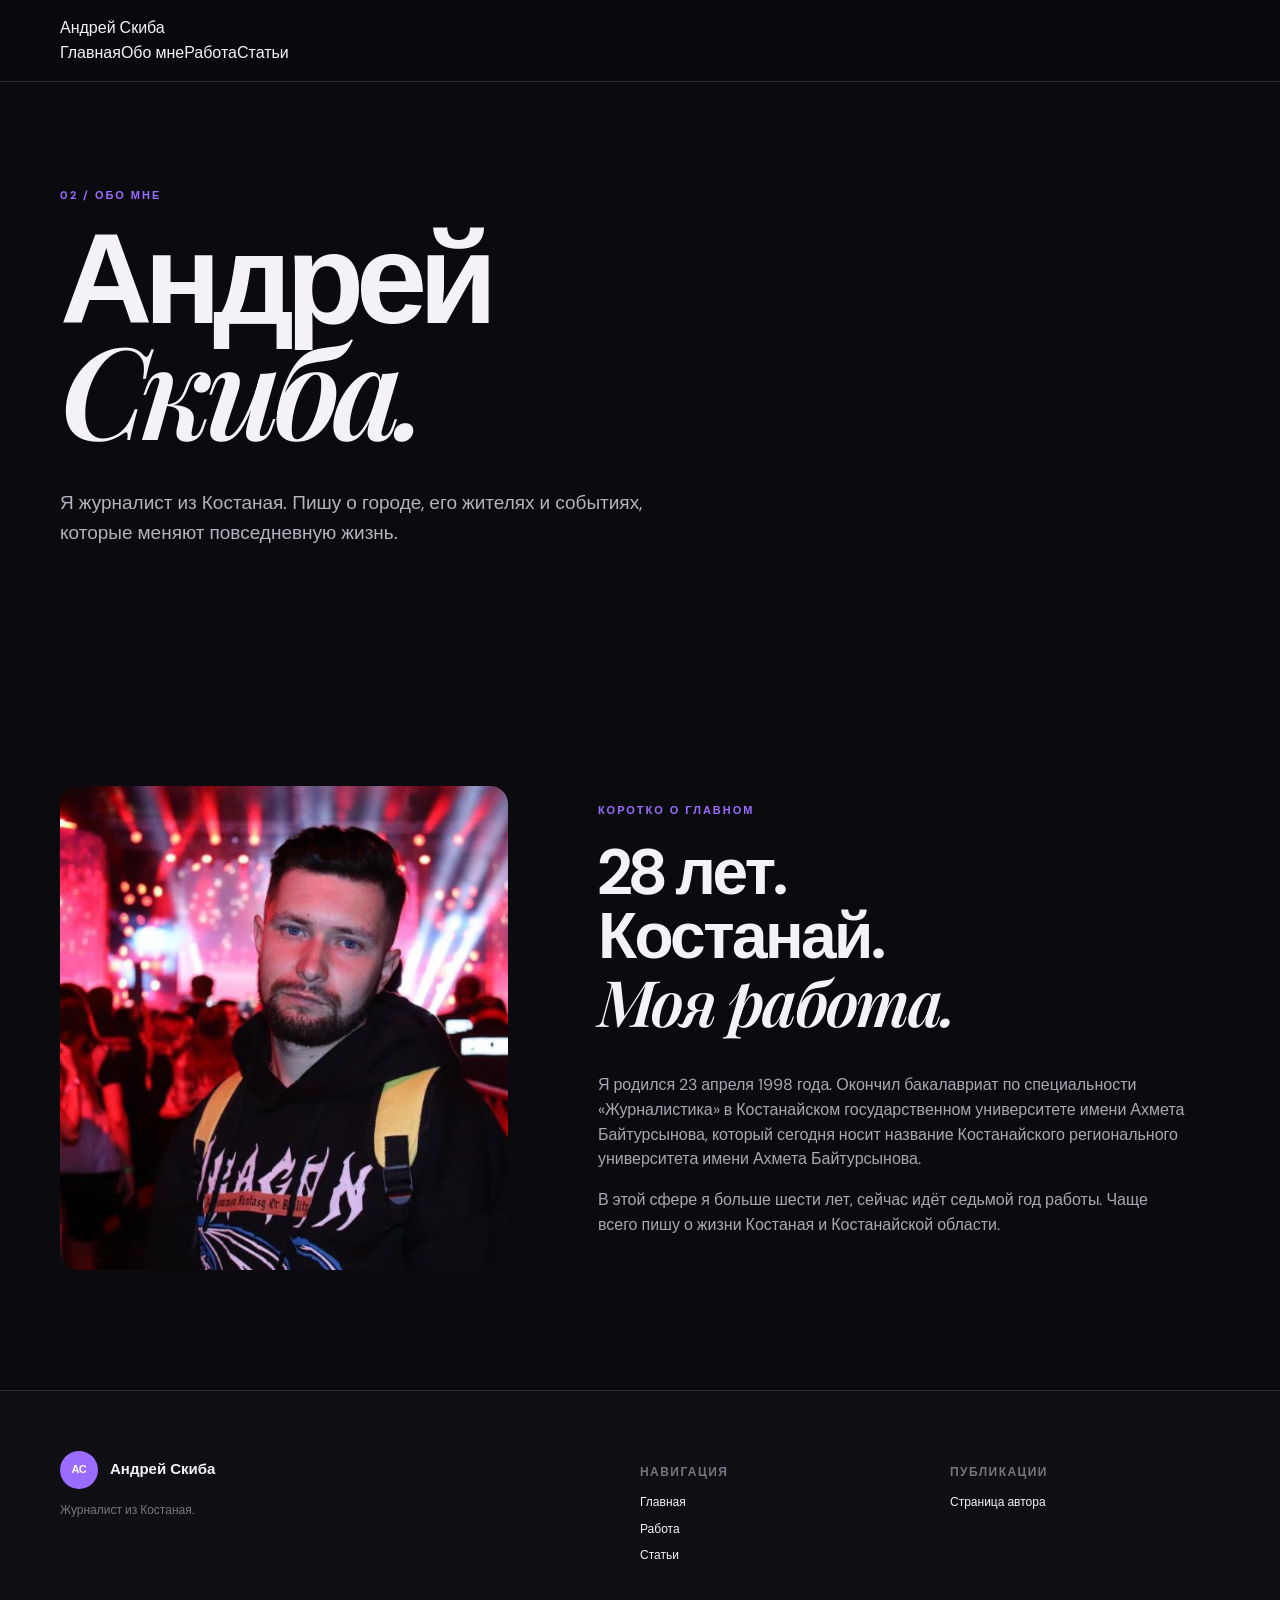
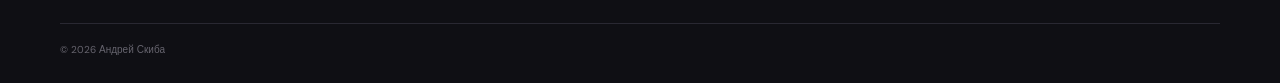
==== commit 3a78c6c7: "Update about page header to portfolio style" ====
--- a/about.html
+++ b/about.html
@@ -1,5 +1,5 @@
 <!doctype html>
 <html lang="ru"><head><meta charset="utf-8"><meta name="viewport" content="width=device-width,initial-scale=1"><meta name="description" content="Андрей Скиба — журналист из Костаная."><title>Обо мне — Андрей Скиба</title><link rel="stylesheet" href="style.css"><script defer src="script.js"></script></head>
-<body><header class="site-header"><div class="nav-wrap"><a class="brand" href="index.html"><span>АС</span><b>Андрей Скиба</b></a><nav class="nav"><a href="index.html">Главная</a><a class="active" href="about.html">Обо мне</a><a href="work.html">Работа</a><a href="articles.html">Статьи</a></nav></div></header>
+<body><header class="site-header"><div class="nav-wrap"><a class="logo" href="index.html">Андрей Скиба</a><nav><a href="index.html">Главная</a><a class="active" href="about.html">Обо мне</a><a href="work.html">Работа</a><a href="articles.html">Статьи</a></nav></div></header>
 <main><section class="page-hero container"><p class="eyebrow">02 / Обо мне</p><h1>Андрей<br><em>Скиба.</em></h1><p class="lead narrow">Я журналист из Костаная. Пишу о городе, его жителях и событиях, которые меняют повседневную жизнь.</p></section><section class="bio container section"><div class="bio-photo"><img src="andrey-skiba.jpg" alt="Андрей Скиба"></div><div class="bio-text"><p class="eyebrow">Коротко о главном</p><h2>28 лет.<br>Костанай.<br><em>Моя работа.</em></h2><p>Я родился 23 апреля 1998 года. Окончил бакалавриат по специальности «Журналистика» в Костанайском государственном университете имени Ахмета Байтурсынова, который сегодня носит название Костанайского регионального университета имени Ахмета Байтурсынова.</p><p>В этой сфере я больше шести лет, сейчас идёт седьмой год работы. Чаще всего пишу о жизни Костаная и Костанайской области.</p></div></section></main>
 <footer class="footer"><div class="container footer-grid"><div><a class="brand" href="index.html"><span>АС</span><b>Андрей Скиба</b></a><p>Журналист из Костаная.</p></div><div><p class="footer-label">Навигация</p><a href="index.html">Главная</a><a href="work.html">Работа</a><a href="articles.html">Статьи</a></div><div><p class="footer-label">Публикации</p><a href="https://ng.kz/authors/andrey-skiba" target="_blank" rel="noopener">Страница автора</a></div></div><div class="container copyright">© 2026 Андрей Скиба</div></footer></body></html>
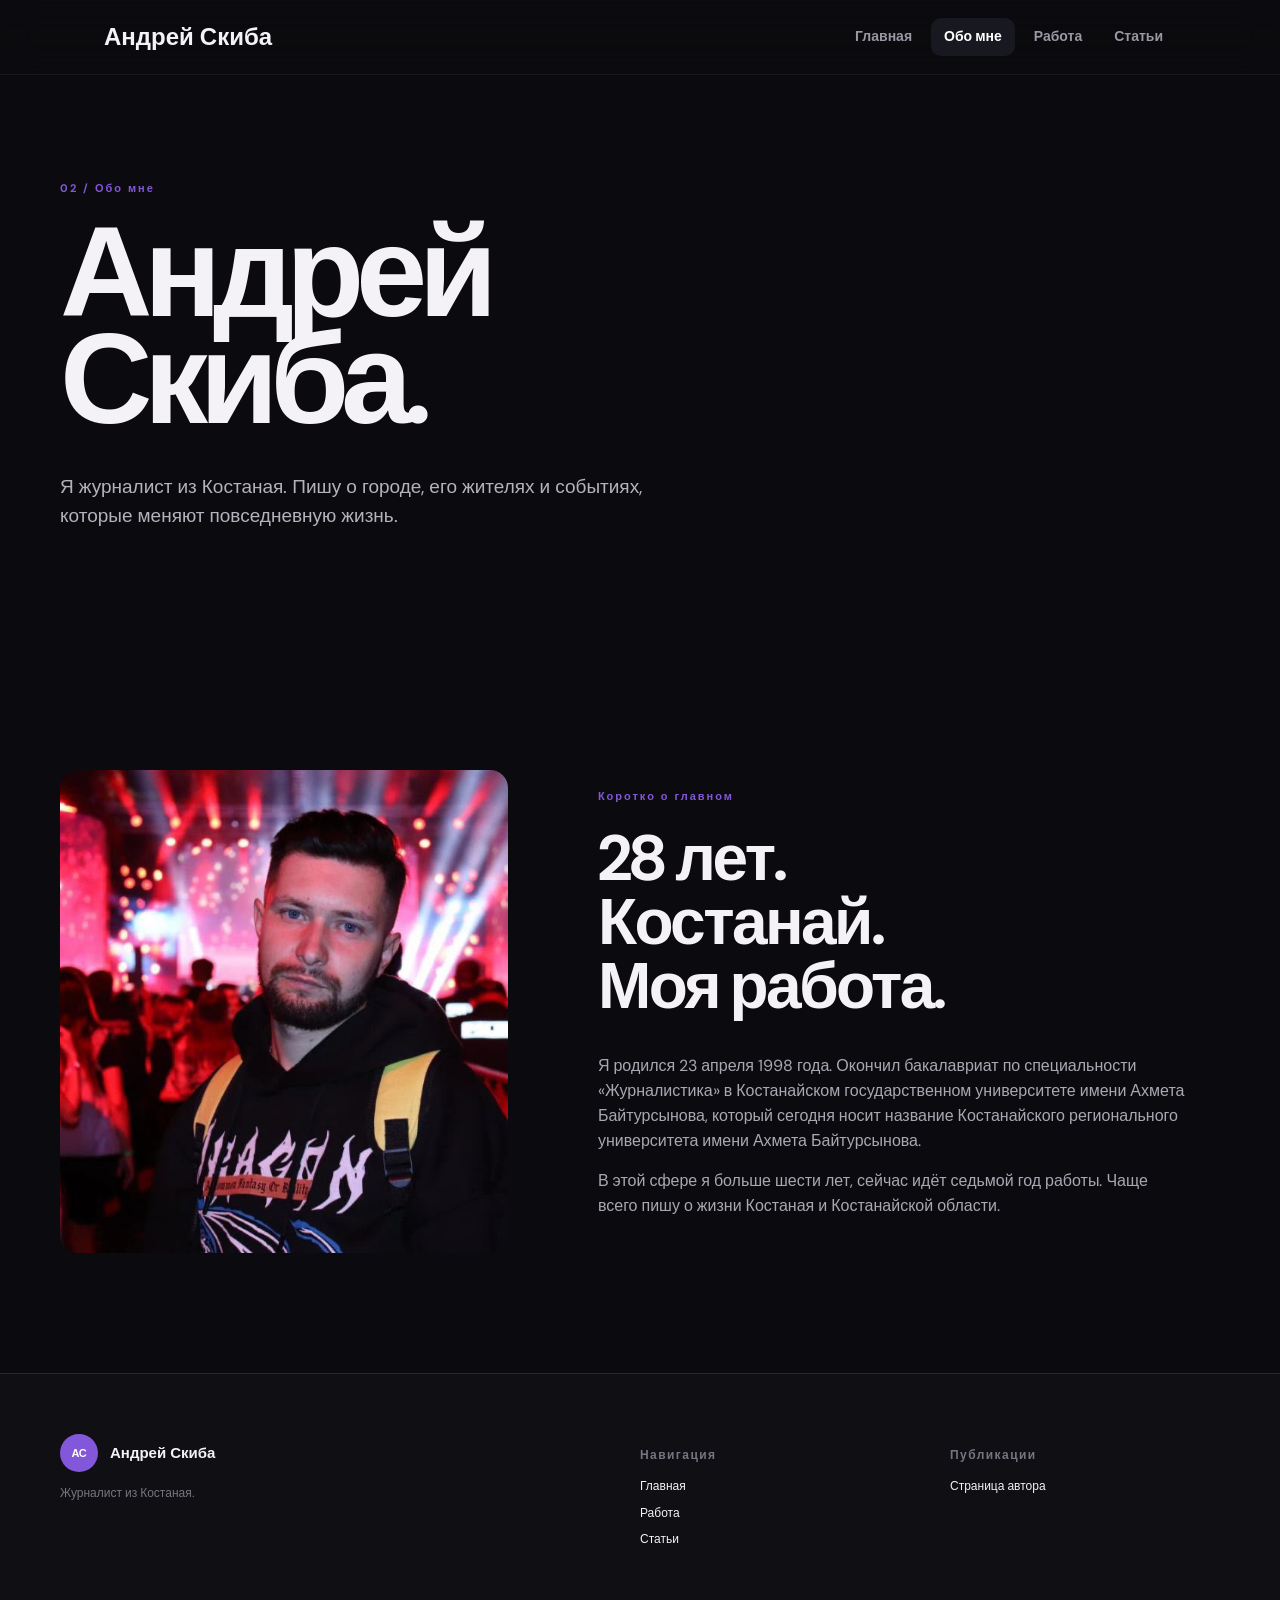
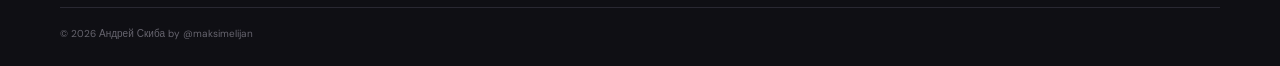
==== commit 17df6067: "Add creator credit to footer" ====
--- a/about.html
+++ b/about.html
@@ -2,4 +2,4 @@
 <html lang="ru"><head><meta charset="utf-8"><meta name="viewport" content="width=device-width,initial-scale=1"><meta name="description" content="Андрей Скиба — журналист из Костаная."><title>Обо мне — Андрей Скиба</title><link rel="stylesheet" href="style.css"><script defer src="script.js"></script></head>
 <body><header class="site-header"><div class="nav-wrap"><a class="logo" href="index.html">Андрей Скиба</a><nav><a href="index.html">Главная</a><a class="active" href="about.html">Обо мне</a><a href="work.html">Работа</a><a href="articles.html">Статьи</a></nav></div></header>
 <main><section class="page-hero container"><p class="eyebrow">02 / Обо мне</p><h1>Андрей<br><em>Скиба.</em></h1><p class="lead narrow">Я журналист из Костаная. Пишу о городе, его жителях и событиях, которые меняют повседневную жизнь.</p></section><section class="bio container section"><div class="bio-photo"><img src="andrey-skiba.jpg" alt="Андрей Скиба"></div><div class="bio-text"><p class="eyebrow">Коротко о главном</p><h2>28 лет.<br>Костанай.<br><em>Моя работа.</em></h2><p>Я родился 23 апреля 1998 года. Окончил бакалавриат по специальности «Журналистика» в Костанайском государственном университете имени Ахмета Байтурсынова, который сегодня носит название Костанайского регионального университета имени Ахмета Байтурсынова.</p><p>В этой сфере я больше шести лет, сейчас идёт седьмой год работы. Чаще всего пишу о жизни Костаная и Костанайской области.</p></div></section></main>
-<footer class="footer"><div class="container footer-grid"><div><a class="brand" href="index.html"><span>АС</span><b>Андрей Скиба</b></a><p>Журналист из Костаная.</p></div><div><p class="footer-label">Навигация</p><a href="index.html">Главная</a><a href="work.html">Работа</a><a href="articles.html">Статьи</a></div><div><p class="footer-label">Публикации</p><a href="https://ng.kz/authors/andrey-skiba" target="_blank" rel="noopener">Страница автора</a></div></div><div class="container copyright">© 2026 Андрей Скиба</div></footer></body></html>
+<footer class="footer"><div class="container footer-grid"><div><a class="brand" href="index.html"><span>АС</span><b>Андрей Скиба</b></a><p>Журналист из Костаная.</p></div><div><p class="footer-label">Навигация</p><a href="index.html">Главная</a><a href="work.html">Работа</a><a href="articles.html">Статьи</a></div><div><p class="footer-label">Публикации</p><a href="https://ng.kz/authors/andrey-skiba" target="_blank" rel="noopener">Страница автора</a></div></div><div class="container copyright">© 2026 Андрей Скиба <span>by @maksimelijan</span></div></footer></body></html>
--- a/style.css
+++ b/style.css
@@ -1,2 +1,2 @@
 @import url('https://fonts.googleapis.com/css2?family=DM+Sans:wght@400;500;600;700&family=Playfair+Display:ital,wght@0,600;0,700;1,600;1,700&display=swap');
-:root{--bg:#0b0b0f;--surface:#121219;--surface-2:#181820;--text:#f4f2f7;--muted:#9a98a3;--line:#292832;--accent:#9b6cff}*{box-sizing:border-box}html{scroll-behavior:smooth}body{margin:0;background:var(--bg);color:var(--text);font-family:'DM Sans',Arial,sans-serif;line-height:1.55}a{color:inherit;text-decoration:none}.container{width:min(1160px,calc(100% - 48px));margin:auto}.site-header{height:82px;display:flex;align-items:center;justify-content:space-between;padding:0 max(24px,calc((100vw - 1160px)/2));border-bottom:1px solid var(--line);background:rgba(11,11,15,.86);backdrop-filter:blur(16px);position:sticky;top:0;z-index:20}.brand{display:flex;align-items:center;gap:12px;font-size:15px;font-weight:600}.brand span{display:grid;place-items:center;width:38px;height:38px;border-radius:50%;background:var(--accent);color:#fff;font-size:11px;font-weight:700;letter-spacing:-.03em}.nav{display:flex;align-items:center;gap:8px;font-size:13px;padding:5px;background:rgba(24,24,32,.72);border:1px solid var(--line);border-radius:14px}.nav a{padding:9px 15px;border-radius:10px;color:#aaa8b3;transition:.25s;white-space:nowrap}.nav a.active,.nav a:hover{background:var(--surface-2);color:var(--text)}.nav a.active{box-shadow:inset 0 0 0 1px var(--line)}.menu-toggle{display:none}.hero{min-height:calc(100vh - 82px);display:grid;grid-template-columns:1fr .82fr;align-items:center;gap:80px;padding-top:45px;padding-bottom:70px}.eyebrow{font-size:11px;text-transform:uppercase;letter-spacing:.18em;font-weight:700;color:var(--accent);margin:0 0 22px}.hero h1,.page-hero h1{font-size:clamp(70px,10vw,138px);line-height:.84;letter-spacing:-.065em;margin:0 0 35px;font-weight:600}.hero h1 em,.page-hero h1 em,h2 em{font-family:'Playfair Display',Georgia,serif;font-weight:600}.lead{font-size:19px;line-height:1.55;color:#b5b2bd;max-width:570px}.narrow{max-width:620px}.hero-actions{display:flex;align-items:center;gap:28px;margin-top:34px}.btn{display:inline-flex;align-items:center;gap:28px;background:var(--accent);color:#fff;padding:16px 20px 16px 24px;font-size:13px;font-weight:700;border-radius:10px;transition:.25s}.btn span{font-size:18px}.btn:hover{transform:translateY(-2px);filter:brightness(1.1)}.btn.large{margin-top:18px;padding:18px 22px 18px 25px}.text-link,.arrow-link{font-size:13px;font-weight:700;border-bottom:1px solid #666;padding-bottom:3px}.arrow-link{display:inline-flex;gap:18px;border:0}.arrow-link span{font-size:19px}.hero-photo{position:relative;justify-self:end;width:min(440px,100%)}.photo-frame{background:var(--surface-2);aspect-ratio:4/5;overflow:hidden;border-radius:18px;box-shadow:22px 24px 0 rgba(155,108,255,.22)}.photo-frame img{width:100%;height:100%;object-fit:cover;filter:saturate(.85)}.photo-note{position:absolute;right:-40px;bottom:30px;background:var(--surface-2);border:1px solid var(--line);color:var(--text);padding:15px 17px;display:flex;gap:16px;align-items:center;border-radius:10px}.photo-note span{font-size:12px;color:var(--accent)}.photo-note small{font-size:9px;text-transform:uppercase;letter-spacing:.1em;line-height:1.5}.ticker{overflow:hidden;background:var(--accent);color:#fff}.ticker-inner{height:62px;display:flex;justify-content:center;align-items:center;gap:35px;white-space:nowrap;font-size:11px;text-transform:uppercase;letter-spacing:.16em;font-weight:700}.ticker i{font-style:normal;font-size:16px}.section{padding-top:120px;padding-bottom:120px}.section-label{font-size:10px;text-transform:uppercase;letter-spacing:.2em;color:#777580;border-top:1px solid var(--line);padding-top:13px}.intro-grid{display:grid;grid-template-columns:1fr 1fr;gap:80px;margin-top:60px}.intro h2,.method h2{font-size:clamp(40px,5vw,68px);line-height:1.03;letter-spacing:-.04em;margin:0}.intro-grid p{font-size:18px;color:#aaa7b2;max-width:520px;margin:0 0 30px}.quote-section{background:#07070a;color:#fff}.quote{padding:120px 0}.quote-mark{color:var(--accent);font-family:Georgia,serif;font-size:100px;line-height:.5}.quote blockquote{font-family:'Playfair Display',Georgia,serif;font-size:clamp(34px,5vw,65px);line-height:1.08;letter-spacing:-.035em;margin:30px 0}.quote p{color:#777580;font-size:12px;text-transform:uppercase;letter-spacing:.14em}.facts{display:grid;grid-template-columns:repeat(4,1fr);gap:20px}.fact{border-top:1px solid var(--line);padding-top:18px}.fact strong{display:block;font-family:'Playfair Display',Georgia,serif;font-size:42px}.fact span{font-size:11px;color:#777580;text-transform:uppercase;letter-spacing:.08em}.footer{background:#0f0f14;border-top:1px solid var(--line);padding:60px 0 25px}.footer-grid{display:grid;grid-template-columns:2fr 1fr 1fr;gap:40px}.footer-grid p{color:#777580;font-size:12px}.footer-grid>a,.footer-grid>div>a:not(.brand){display:block;font-size:12px;margin:8px 0}.footer-label{font-weight:700!important;text-transform:uppercase;letter-spacing:.12em}.copyright{border-top:1px solid var(--line);margin-top:50px;padding-top:18px;color:#66646e;font-size:10px}.page-hero{padding-top:105px;padding-bottom:100px}.page-hero h1{font-size:clamp(70px,10vw,132px);margin-bottom:38px}.bio{display:grid;grid-template-columns:.72fr 1fr;gap:90px;align-items:center}.bio-photo{aspect-ratio:1/1.08;overflow:hidden;border-radius:18px}.bio-photo img{width:100%;height:100%;object-fit:cover}.bio-text h2{font-size:clamp(42px,5vw,67px);line-height:1;letter-spacing:-.04em;margin:0 0 35px}.bio-text p:not(.eyebrow){color:#aaa7b2;max-width:590px;font-size:16px}.topics{padding-top:30px;padding-bottom:130px}.topic{display:grid;grid-template-columns:100px 1fr;gap:30px;border-top:1px solid var(--line);padding:30px 0}.topic>span{font-size:11px;color:var(--accent);font-weight:700}.topic h2{font-size:clamp(25px,3vw,40px);margin:0 0 10px;letter-spacing:-.03em}.topic p{color:#aaa7b2;max-width:700px;margin:0}.method{background:var(--surface);padding:110px 0}.method-grid{display:grid;grid-template-columns:1fr 1fr;gap:80px}.method p:not(.eyebrow){font-size:18px;color:#aaa7b2;max-width:530px}.articles-bottom{padding:90px 0 130px;border-top:1px solid var(--line)}.chips{display:flex;flex-wrap:wrap;gap:10px;margin-top:30px}.chips span,.chips a{border:1px solid #36343f;border-radius:99px;padding:10px 16px;font-size:12px;transition:.25s}.chips a:hover{border-color:var(--accent);background:var(--accent);color:#fff}.reveal{animation:rise .8s both}.reveal:nth-child(2){animation-delay:.12s}@keyframes rise{from{opacity:0;transform:translateY(24px)}to{opacity:1;transform:none}}@media(max-width:760px){.site-header{height:auto;min-height:68px;padding:10px 18px;gap:10px;align-items:center}.brand{flex-shrink:0}.nav{display:flex;position:static;max-width:calc(100vw - 36px);overflow-x:auto;flex-wrap:nowrap;gap:3px;padding:4px;border-radius:13px;scrollbar-width:none}.nav::-webkit-scrollbar{display:none}.nav a{padding:8px 12px}.menu-toggle{display:none}.hero{grid-template-columns:1fr;gap:55px;min-height:auto;padding-top:75px}.hero h1{font-size:78px}.hero-photo{width:82%;justify-self:start;margin-left:8px}.photo-note{right:-25px}.intro-grid,.method-grid,.bio{grid-template-columns:1fr;gap:45px}.section{padding:80px 0}.facts{grid-template-columns:1fr 1fr;gap:35px}.quote{padding:80px 0}.quote blockquote{font-size:39px}.page-hero{padding:75px 0 70px}.page-hero h1{font-size:78px}.topic{grid-template-columns:45px 1fr;gap:10px}.footer-grid{grid-template-columns:1fr 1fr}.footer-grid>div:first-child{grid-column:1/-1}.ticker-inner{justify-content:flex-start;animation:ticker 20s linear infinite}.hero-actions{flex-wrap:wrap}@keyframes ticker{to{transform:translateX(-35%)}}}@media(max-width:520px){.site-header{align-items:flex-start;flex-direction:column}.nav{width:100%;max-width:none}.brand{width:100%}}+:root{--bg:#0b0b0f;--surface:#121219;--surface-2:#181820;--text:#f4f2f7;--muted:#9a98a3;--line:#292832;--accent:#8357d9;--accent2:#a789e8}*{box-sizing:border-box}html{scroll-behavior:smooth}body{margin:0;background:var(--bg);color:var(--text);font-family:'DM Sans',Arial,sans-serif;line-height:1.55}a{color:inherit;text-decoration:none}.container{width:min(1160px,calc(100% - 48px));margin:auto}.site-header{position:sticky;top:0;z-index:20;background:rgba(11,11,15,.82);backdrop-filter:blur(18px);border-bottom:1px solid rgba(255,255,255,.06);transition:transform .55s cubic-bezier(.22,1,.36,1),opacity .45s ease;will-change:transform,opacity}.site-header.header-hidden{transform:translate3d(0,-100%,0);opacity:0;pointer-events:none}.nav-wrap{max-width:1120px;margin:auto;padding:18px 24px;display:flex;align-items:center;justify-content:space-between;gap:25px}.logo{font-size:24px;font-weight:800}.nav-wrap nav{display:flex;gap:6px;flex-wrap:wrap}.nav-wrap nav a{padding:8px 13px;border-radius:10px;color:var(--muted);font-size:14px;font-weight:700;white-space:nowrap;transition:.2s}.nav-wrap nav a:hover,.nav-wrap nav a.active{background:var(--surface-2);color:#fff}.brand{display:flex;align-items:center;gap:12px;font-size:15px;font-weight:600}.brand span{display:grid;place-items:center;width:38px;height:38px;border-radius:50%;background:var(--accent);color:#fff;font-size:11px;font-weight:700;letter-spacing:-.03em}.hero{min-height:calc(100vh - 82px);display:grid;grid-template-columns:1fr .82fr;align-items:center;gap:80px;padding-top:45px;padding-bottom:70px}.eyebrow{font-size:11px;letter-spacing:.18em;font-weight:700;color:var(--accent);margin:0 0 22px}.hero h1,.page-hero h1{font-size:clamp(70px,10vw,138px);line-height:.84;letter-spacing:-.065em;margin:0 0 35px;font-weight:600}.hero h1 em,.page-hero h1 em,h2 em{font-family:'DM Sans',Arial,sans-serif;font-weight:600;font-style:normal}.lead{font-size:19px;line-height:1.55;color:#b5b2bd;max-width:570px}.narrow{max-width:620px}.hero-actions{display:flex;align-items:center;gap:28px;margin-top:34px}.btn{display:inline-flex;align-items:center;gap:28px;background:var(--accent);color:#fff;padding:16px 20px 16px 24px;font-size:13px;font-weight:700;border-radius:10px;transition:.25s}.btn span{font-size:18px}.btn:hover{transform:translateY(-2px);filter:brightness(1.1)}.btn.large{margin-top:18px;padding:18px 22px 18px 25px}.text-link,.arrow-link{font-size:13px;font-weight:700;border-bottom:1px solid #666;padding-bottom:3px}.arrow-link{display:inline-flex;gap:18px;border:0}.arrow-link span{font-size:19px}.hero-photo{position:relative;justify-self:end;width:min(440px,100%)}.photo-frame{background:var(--surface-2);aspect-ratio:4/5;overflow:hidden;border-radius:18px;box-shadow:22px 24px 0 rgba(131,87,217,.22)}.photo-frame img{width:100%;height:100%;object-fit:cover;filter:saturate(.85)}.photo-note{position:absolute;right:-40px;bottom:30px;background:var(--surface-2);border:1px solid var(--line);color:var(--text);padding:15px 17px;display:flex;gap:16px;align-items:center;border-radius:10px}.photo-note span{font-size:12px;color:var(--accent)}.photo-note small{font-size:9px;letter-spacing:.1em;line-height:1.5}.ticker{overflow:hidden;background:var(--accent);color:#fff}.ticker-inner{height:62px;display:flex;justify-content:center;align-items:center;gap:35px;white-space:nowrap;font-size:11px;letter-spacing:.16em;font-weight:700}.ticker i{font-style:normal;font-size:16px}.section{padding-top:120px;padding-bottom:120px}.section-label{font-size:10px;letter-spacing:.2em;color:#777580;border-top:1px solid var(--line);padding-top:13px}.intro-grid{display:grid;grid-template-columns:1fr 1fr;gap:80px;margin-top:60px}.intro h2,.method h2{font-size:clamp(40px,5vw,68px);line-height:1.03;letter-spacing:-.04em;margin:0}.intro-grid p{font-size:18px;color:#aaa7b2;max-width:520px;margin:0 0 30px}.quote-section{background:#07070a;color:#fff}.quote{padding:120px 0}.quote-mark{color:var(--accent);font-family:Georgia,serif;font-size:100px;line-height:.5}.quote blockquote{font-family:'DM Sans',Arial,sans-serif;font-size:clamp(34px,5vw,65px);font-weight:500;line-height:1.08;letter-spacing:-.035em;margin:30px 0}.quote p{color:#777580;font-size:12px;letter-spacing:.14em}.facts{display:grid;grid-template-columns:repeat(4,1fr);gap:20px}.fact{border-top:1px solid var(--line);padding-top:18px}.fact strong{display:block;font-family:'DM Sans',Arial,sans-serif;font-size:42px}.fact span{font-size:11px;color:#777580;letter-spacing:.08em}.footer{background:#0f0f14;border-top:1px solid var(--line);padding:60px 0 25px}.footer-grid{display:grid;grid-template-columns:2fr 1fr 1fr;grid-template-areas:'brand nav pub';gap:40px}.footer-grid>div:nth-child(1){grid-area:brand}.footer-grid>div:nth-child(2){grid-area:nav}.footer-grid>div:nth-child(3){grid-area:pub}.footer-grid p{color:#777580;font-size:12px}.footer-grid>a,.footer-grid>div>a:not(.brand){display:block;font-size:12px;margin:8px 0}.footer-label{font-weight:700!important;letter-spacing:.12em}.copyright{border-top:1px solid var(--line);margin-top:50px;padding-top:18px;color:#66646e;font-size:10px}.page-hero{padding-top:105px;padding-bottom:100px}.page-hero h1{font-size:clamp(70px,10vw,132px);margin-bottom:38px}.bio{display:grid;grid-template-columns:.72fr 1fr;gap:90px;align-items:center}.bio-photo{aspect-ratio:1/1.08;overflow:hidden;border-radius:18px}.bio-photo img{width:100%;height:100%;object-fit:cover}.bio-text h2{font-size:clamp(42px,5vw,67px);line-height:1;letter-spacing:-.04em;margin:0 0 35px}.bio-text p:not(.eyebrow){color:#aaa7b2;max-width:590px;font-size:16px}.topics{padding-top:30px;padding-bottom:130px}.topic{display:grid;grid-template-columns:100px 1fr;gap:30px;border-top:1px solid var(--line);padding:30px 0}.topic>span{font-size:11px;color:var(--accent);font-weight:700}.topic h2{font-size:clamp(25px,3vw,40px);margin:0 0 10px;letter-spacing:-.03em}.topic p{color:#aaa7b2;max-width:700px;margin:0}.method{background:var(--surface);padding:110px 0}.method-grid{display:grid;grid-template-columns:1fr 1fr;gap:80px}.method p:not(.eyebrow){font-size:18px;color:#aaa7b2;max-width:530px}.articles-bottom{padding:90px 0 130px;border-top:1px solid var(--line)}.chips{display:flex;flex-wrap:wrap;gap:10px;margin-top:30px}.chips span,.chips a{border:1px solid #36343f;border-radius:99px;padding:10px 16px;font-size:12px;transition:.25s}.chips a:hover{border-color:var(--accent);background:var(--accent);color:#fff}.reveal{animation:rise .8s both}.reveal:nth-child(2){animation-delay:.12s}@keyframes rise{from{opacity:0;transform:translateY(24px)}to{opacity:1;transform:none}}@media(max-width:760px){.nav-wrap{align-items:flex-start;flex-direction:column;padding:14px 18px}.nav-wrap nav{width:100%;overflow:auto;flex-wrap:nowrap;scrollbar-width:none}.nav-wrap nav::-webkit-scrollbar{display:none}.nav-wrap nav a{white-space:nowrap}.hero{grid-template-columns:1fr;gap:55px;min-height:auto;padding-top:75px}.hero h1{font-size:78px}.hero-photo{width:82%;justify-self:start;margin-left:8px}.photo-note{right:-25px}.intro-grid,.method-grid,.bio{grid-template-columns:1fr;gap:45px}.section{padding:80px 0}.facts{grid-template-columns:1fr 1fr;gap:35px}.quote{padding:80px 0}.quote blockquote{font-size:39px}.page-hero{padding:75px 0 70px}.page-hero h1{font-size:78px}.topic{grid-template-columns:45px 1fr;gap:10px}.footer-grid{grid-template-columns:1fr 1fr;grid-template-areas:'brand brand' 'nav pub';gap:30px}.ticker-inner{justify-content:flex-start;animation:ticker 20s linear infinite}.hero-actions{flex-wrap:wrap}@keyframes ticker{to{transform:translateX(-35%)}}}@media(max-width:520px){.nav-wrap{padding:12px 18px}.nav-wrap nav{width:100%}.logo{font-size:22px}.footer-grid{grid-template-columns:1fr 1fr;grid-template-areas:'brand brand' 'nav pub';gap:24px}.footer-grid>div:first-child{grid-column:auto}}
